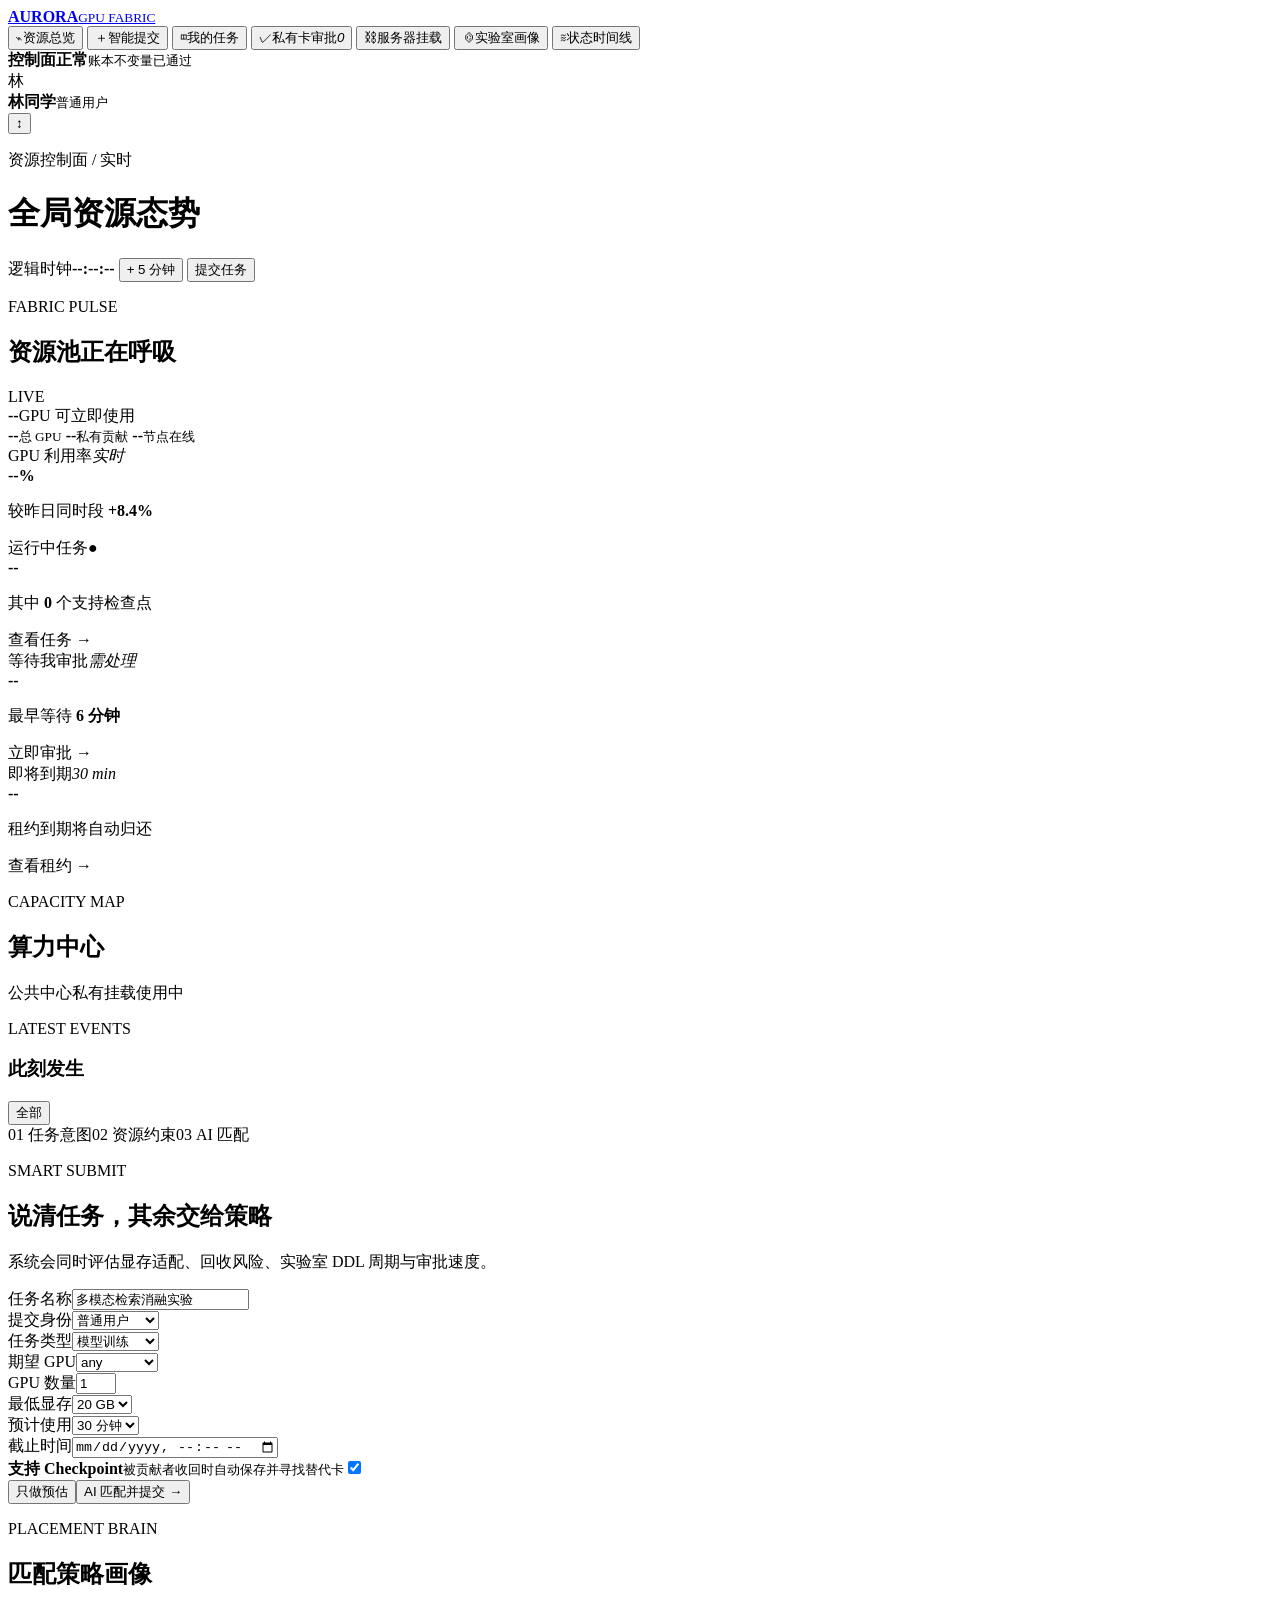
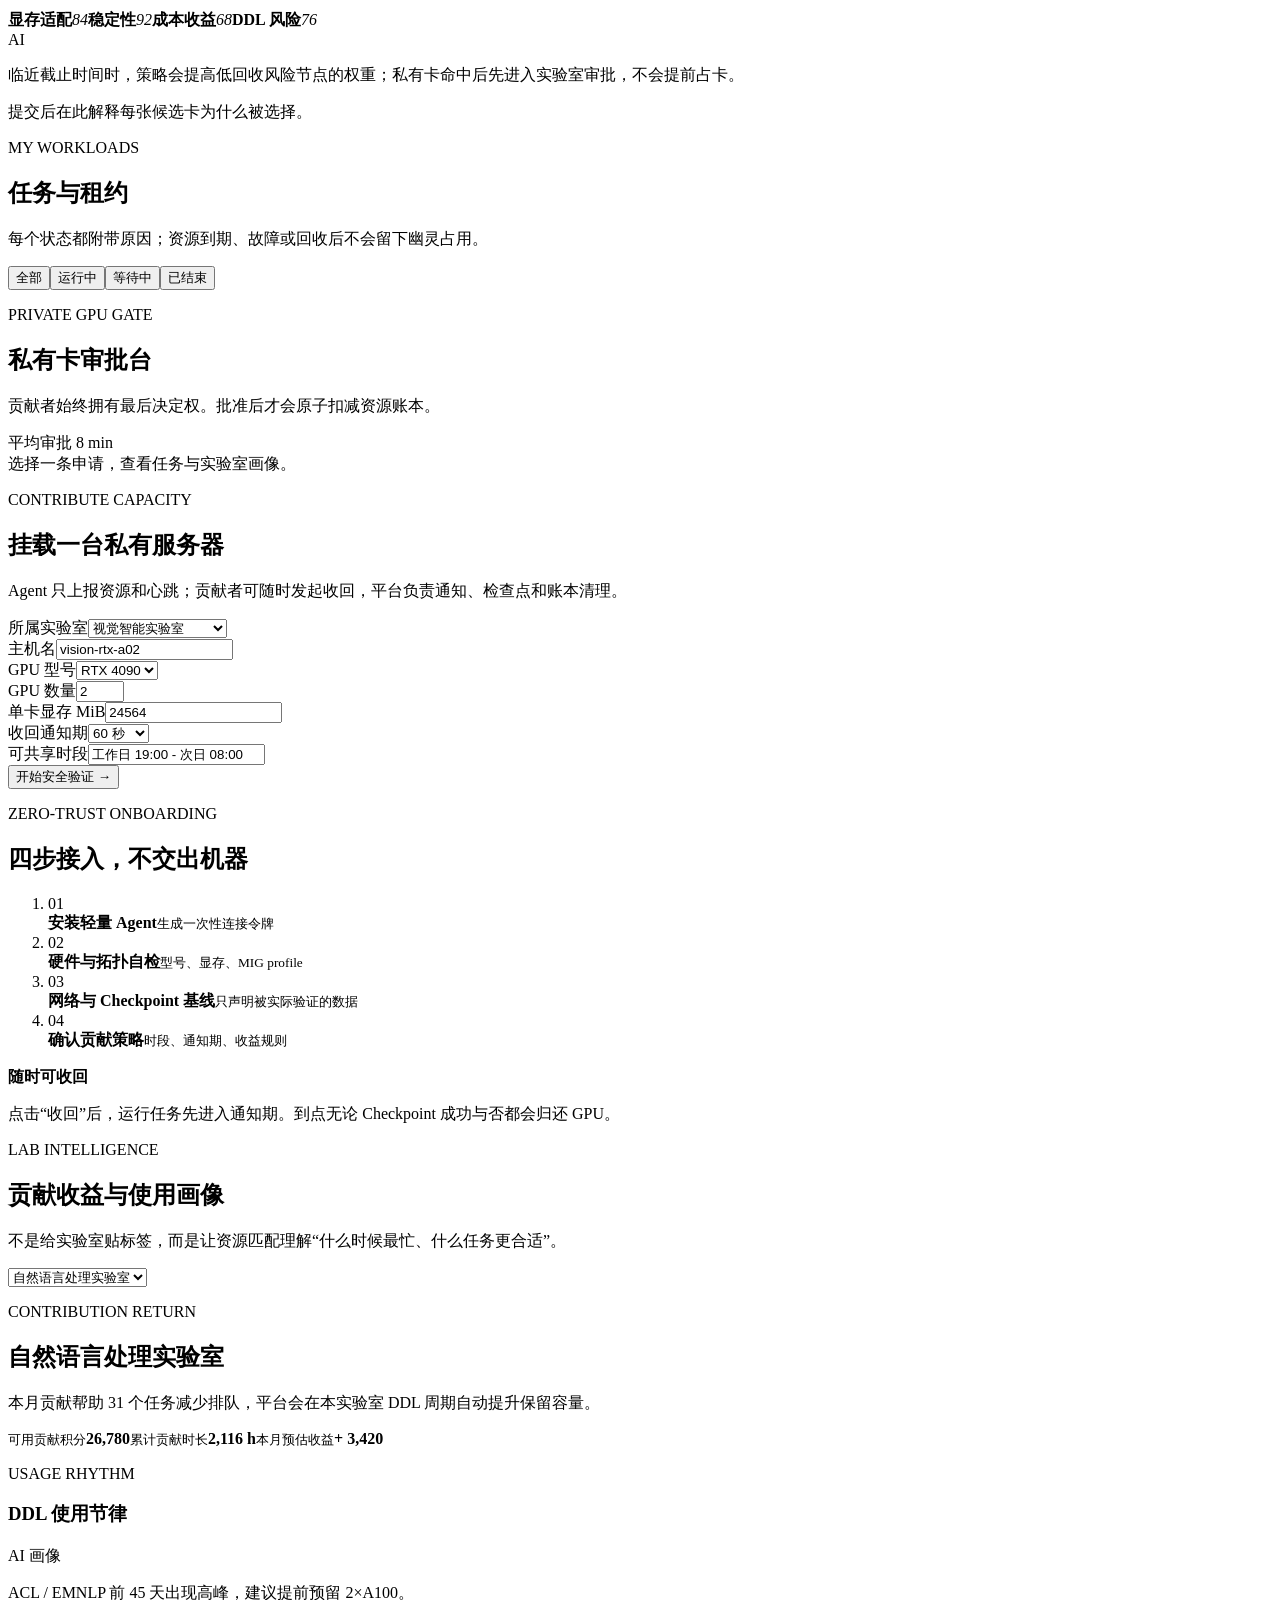
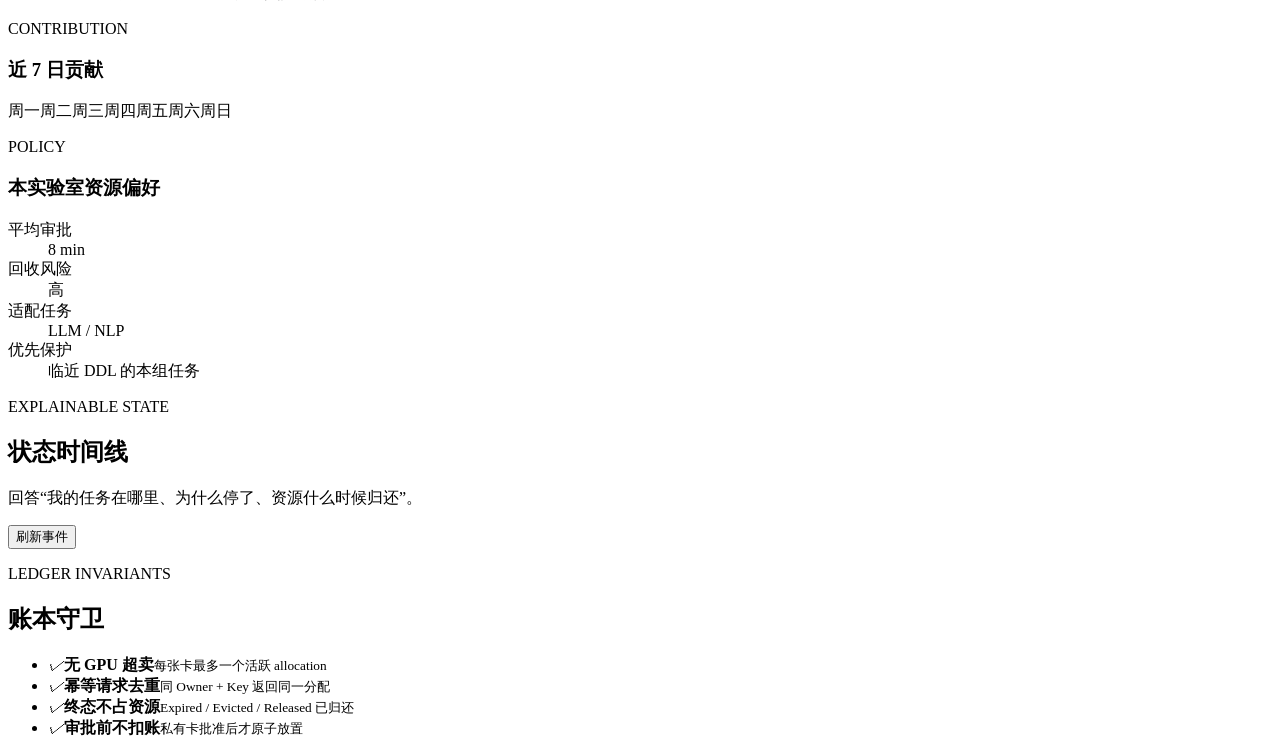
==== app/static/index.html @ ffa2fa6c "initial submission" ====
<!doctype html>
<html lang="zh-CN">
<head>
  <meta charset="utf-8">
  <meta name="viewport" content="width=device-width,initial-scale=1">
  <meta name="description" content="Campus GPU Fabric - 可回收、可解释的校园 GPU 算力互助平台">
  <title>Aurora · Campus GPU Fabric</title>
  <link rel="stylesheet" href="/static/styles.css">
</head>
<body>
  <div class="app-shell">
    <aside class="sidebar">
      <a class="brand" href="#overview" aria-label="Aurora 首页">
        <span class="brand-mark" aria-hidden="true"><i></i><i></i><i></i></span>
        <span><b>AURORA</b><small>GPU FABRIC</small></span>
      </a>
      <nav id="nav" aria-label="主导航">
        <button class="nav-item active" data-route="overview"><span class="nav-icon">⌁</span><span>资源总览</span></button>
        <button class="nav-item" data-route="submit"><span class="nav-icon">＋</span><span>智能提交</span></button>
        <button class="nav-item" data-route="tasks"><span class="nav-icon">◫</span><span>我的任务</span></button>
        <button class="nav-item" data-route="approvals"><span class="nav-icon">✓</span><span>私有卡审批</span><em id="approvalCount">0</em></button>
        <button class="nav-item" data-route="mount"><span class="nav-icon">⛓</span><span>服务器挂载</span></button>
        <button class="nav-item" data-route="lab"><span class="nav-icon">⌬</span><span>实验室画像</span></button>
        <button class="nav-item" data-route="timeline"><span class="nav-icon">≋</span><span>状态时间线</span></button>
      </nav>
      <div class="sidebar-note">
        <span class="pulse"></span>
        <div><b>控制面正常</b><small>账本不变量已通过</small></div>
      </div>
      <div class="user-card">
        <span class="avatar">林</span>
        <div><b>林同学</b><small id="roleLabel">普通用户</small></div>
        <button class="icon-btn" title="切换身份" id="roleSwitch">↕</button>
      </div>
    </aside>

    <main class="main">
      <header class="topbar">
        <div>
          <p class="eyebrow" id="pageEyebrow">资源控制面 / 实时</p>
          <h1 id="pageTitle">全局资源态势</h1>
        </div>
        <div class="top-actions">
          <span class="logic-clock"><i></i><span>逻辑时钟</span><b id="logicalTime">--:--:--</b></span>
          <button class="button ghost" id="advanceClock">+ 5 分钟</button>
          <button class="button primary route-link" data-route="submit">提交任务</button>
        </div>
      </header>

      <div id="toast" class="toast" role="status" aria-live="polite"></div>

      <section class="page active" data-page="overview">
        <div class="hero-grid">
          <article class="health-panel dark-panel">
            <div class="panel-heading">
              <div><p class="eyebrow lime">FABRIC PULSE</p><h2>资源池正在呼吸</h2></div>
              <span class="live-pill"><i></i> LIVE</span>
            </div>
            <div class="orbit-visual" aria-hidden="true">
              <div class="orbit o1"><i></i><i></i><i></i></div>
              <div class="orbit o2"><i></i><i></i></div>
              <div class="orbit-core"><strong id="heroFree">--</strong><span>GPU 可立即使用</span></div>
            </div>
            <div class="pulse-stats">
              <span><b id="heroTotal">--</b><small>总 GPU</small></span>
              <span><b id="heroPrivate">--</b><small>私有贡献</small></span>
              <span><b id="heroHealth">--</b><small>节点在线</small></span>
            </div>
          </article>

          <div class="metric-grid">
            <article class="metric-card accent-cyan"><div class="metric-top"><span>GPU 利用率</span><em>实时</em></div><strong id="metricUtil">--%</strong><div class="mini-bars" id="utilBars"></div><p>较昨日同时段 <b>+8.4%</b></p></article>
            <article class="metric-card"><div class="metric-top"><span>运行中任务</span><em class="cyan-dot">●</em></div><strong id="metricRunning">--</strong><p>其中 <b id="metricCheckpoint">0</b> 个支持检查点</p><a class="route-link" data-route="tasks">查看任务 →</a></article>
            <article class="metric-card accent-yellow"><div class="metric-top"><span>等待我审批</span><em>需处理</em></div><strong id="metricApprovals">--</strong><p>最早等待 <b>6 分钟</b></p><a class="route-link" data-route="approvals">立即审批 →</a></article>
            <article class="metric-card"><div class="metric-top"><span>即将到期</span><em>30 min</em></div><strong id="metricExpiring">--</strong><p>租约到期将自动归还</p><a class="route-link" data-route="tasks">查看租约 →</a></article>
          </div>
        </div>

        <div class="section-heading"><div><p class="eyebrow">CAPACITY MAP</p><h2>算力中心</h2></div><div class="legend"><span><i class="public"></i>公共中心</span><span><i class="private"></i>私有挂载</span><span><i class="busy"></i>使用中</span></div></div>
        <div class="resource-layout">
          <div class="resource-list" id="resourceList"></div>
          <aside class="activity-card">
            <div class="panel-heading"><div><p class="eyebrow">LATEST EVENTS</p><h3>此刻发生</h3></div><button class="text-btn route-link" data-route="timeline">全部</button></div>
            <div class="event-list" id="eventPreview"></div>
          </aside>
        </div>
      </section>

      <section class="page" data-page="submit">
        <div class="split-page submit-layout">
          <div>
            <article class="content-card form-card">
              <div class="step-row"><span class="active">01 任务意图</span><i></i><span>02 资源约束</span><i></i><span>03 AI 匹配</span></div>
              <div class="section-heading compact"><div><p class="eyebrow">SMART SUBMIT</p><h2>说清任务，其余交给策略</h2><p class="subcopy">系统会同时评估显存适配、回收风险、实验室 DDL 周期与审批速度。</p></div></div>
              <form id="taskForm">
                <div class="field full"><label for="taskName">任务名称</label><input id="taskName" name="task_name" value="多模态检索消融实验" required></div>
                <div class="field"><label for="requesterType">提交身份</label><select id="requesterType" name="requester_type"><option value="student">普通用户</option><option value="lab">实验室用户</option></select></div>
                <div class="field"><label for="taskType">任务类型</label><select id="taskType" name="task_type"><option value="training">模型训练</option><option value="inference">批量推理</option><option value="interactive">交互实验</option><option value="batch">通用批任务</option></select></div>
                <div class="field"><label for="gpuModel">期望 GPU</label><select id="gpuModel" name="gpu_model"><option>any</option><option>A100</option><option>H100</option><option>RTX 4090</option><option>RTX 3090</option></select></div>
                <div class="field"><label for="gpuCount">GPU 数量</label><input id="gpuCount" name="gpu_count" type="number" min="1" max="8" value="1"></div>
                <div class="field"><label for="memoryMib">最低显存</label><select id="memoryMib" name="memory_mib"><option value="12000">12 GB</option><option value="20000" selected>20 GB</option><option value="40000">40 GB</option><option value="80000">80 GB</option></select></div>
                <div class="field"><label for="ttlSeconds">预计使用</label><select id="ttlSeconds" name="ttl_seconds"><option value="900">15 分钟</option><option value="1800" selected>30 分钟</option><option value="3600">1 小时</option></select></div>
                <div class="field full"><label for="deadline">截止时间</label><input id="deadline" name="deadline" type="datetime-local"></div>
                <label class="toggle-row full"><span><b>支持 Checkpoint</b><small>被贡献者收回时自动保存并寻找替代卡</small></span><input id="checkpointable" type="checkbox" checked><i></i></label>
                <div class="form-actions full"><button type="button" class="button ghost" id="estimateBtn">只做预估</button><button class="button primary" type="submit">AI 匹配并提交 →</button></div>
              </form>
            </article>
          </div>
          <aside class="strategy-panel dark-panel">
            <p class="eyebrow lime">PLACEMENT BRAIN</p><h2>匹配策略画像</h2>
            <div class="brain-lines"><span style="--p:84%"><b>显存适配</b><i></i><em>84</em></span><span style="--p:92%"><b>稳定性</b><i></i><em>92</em></span><span style="--p:68%"><b>成本收益</b><i></i><em>68</em></span><span style="--p:76%"><b>DDL 风险</b><i></i><em>76</em></span></div>
            <div class="strategy-note"><span>AI</span><p>临近截止时间时，策略会提高低回收风险节点的权重；私有卡命中后先进入实验室审批，不会提前占卡。</p></div>
            <div id="ranking" class="ranking-list"><div class="empty-state">提交后在此解释每张候选卡为什么被选择。</div></div>
          </aside>
        </div>
      </section>

      <section class="page" data-page="tasks">
        <div class="section-heading"><div><p class="eyebrow">MY WORKLOADS</p><h2>任务与租约</h2><p class="subcopy">每个状态都附带原因；资源到期、故障或回收后不会留下幽灵占用。</p></div><div class="segmented"><button class="active">全部</button><button>运行中</button><button>等待中</button><button>已结束</button></div></div>
        <div class="task-grid" id="taskGrid"></div>
      </section>

      <section class="page" data-page="approvals">
        <div class="section-heading"><div><p class="eyebrow">PRIVATE GPU GATE</p><h2>私有卡审批台</h2><p class="subcopy">贡献者始终拥有最后决定权。批准后才会原子扣减资源账本。</p></div><span class="sla-pill">平均审批 8 min</span></div>
        <div class="approval-layout"><div id="approvalList" class="approval-list"></div><aside class="profile-card" id="approvalProfile"><div class="empty-state">选择一条申请，查看任务与实验室画像。</div></aside></div>
      </section>

      <section class="page" data-page="mount">
        <div class="split-page mount-layout">
          <article class="content-card form-card">
            <p class="eyebrow">CONTRIBUTE CAPACITY</p><h2>挂载一台私有服务器</h2><p class="subcopy">Agent 只上报资源和心跳；贡献者可随时发起收回，平台负责通知、检查点和账本清理。</p>
            <form id="mountForm">
              <div class="field"><label>所属实验室</label><select name="lab_id"><option value="lab-vision">视觉智能实验室</option><option value="lab-nlp">自然语言处理实验室</option><option value="lab-robot">机器人实验室</option></select></div>
              <div class="field"><label>主机名</label><input name="hostname" value="vision-rtx-a02" required></div>
              <div class="field"><label>GPU 型号</label><select name="gpu_model"><option>RTX 4090</option><option>A100</option><option>H100</option><option>RTX 3090</option></select></div>
              <div class="field"><label>GPU 数量</label><input name="gpu_count" type="number" min="1" max="16" value="2"></div>
              <div class="field"><label>单卡显存 MiB</label><input name="memory_mib" type="number" value="24564"></div>
              <div class="field"><label>收回通知期</label><select name="reclaim_notice_seconds"><option value="30">30 秒</option><option value="60" selected>60 秒</option><option value="120">120 秒</option></select></div>
              <div class="field full"><label>可共享时段</label><input name="available_window" value="工作日 19:00 - 次日 08:00"></div>
              <div class="form-actions full"><button class="button primary" type="submit">开始安全验证 →</button></div>
            </form>
          </article>
          <aside class="mount-steps dark-panel">
            <p class="eyebrow lime">ZERO-TRUST ONBOARDING</p><h2>四步接入，不交出机器</h2>
            <ol><li class="done"><span>01</span><div><b>安装轻量 Agent</b><small>生成一次性连接令牌</small></div></li><li><span>02</span><div><b>硬件与拓扑自检</b><small>型号、显存、MIG profile</small></div></li><li><span>03</span><div><b>网络与 Checkpoint 基线</b><small>只声明被实际验证的数据</small></div></li><li><span>04</span><div><b>确认贡献策略</b><small>时段、通知期、收益规则</small></div></li></ol>
            <div class="reclaim-box"><b>随时可收回</b><p>点击“收回”后，运行任务先进入通知期。到点无论 Checkpoint 成功与否都会归还 GPU。</p></div>
          </aside>
        </div>
      </section>

      <section class="page" data-page="lab">
        <div class="section-heading"><div><p class="eyebrow">LAB INTELLIGENCE</p><h2>贡献收益与使用画像</h2><p class="subcopy">不是给实验室贴标签，而是让资源匹配理解“什么时候最忙、什么任务更合适”。</p></div><select class="header-select" id="labSelect"><option value="lab-nlp">自然语言处理实验室</option><option value="lab-vision">视觉智能实验室</option><option value="lab-robot">机器人实验室</option></select></div>
        <div class="lab-hero dark-panel"><div><p class="eyebrow lime">CONTRIBUTION RETURN</p><h2 id="labName">自然语言处理实验室</h2><p>本月贡献帮助 31 个任务减少排队，平台会在本实验室 DDL 周期自动提升保留容量。</p></div><div class="earnings"><span><small>可用贡献积分</small><strong id="labCredits">26,780</strong></span><span><small>累计贡献时长</small><strong id="labHours">2,116 h</strong></span><span><small>本月预估收益</small><strong>+ 3,420</strong></span></div></div>
        <div class="lab-grid"><article class="content-card"><div class="panel-heading"><div><p class="eyebrow">USAGE RHYTHM</p><h3>DDL 使用节律</h3></div><span class="tag">AI 画像</span></div><div class="calendar-heat" id="heatmap"></div><p class="insight" id="labPeak">ACL / EMNLP 前 45 天出现高峰，建议提前预留 2×A100。</p></article><article class="content-card"><div class="panel-heading"><div><p class="eyebrow">CONTRIBUTION</p><h3>近 7 日贡献</h3></div></div><div class="contrib-chart" id="contribChart"></div><div class="chart-labels"><span>周一</span><span>周二</span><span>周三</span><span>周四</span><span>周五</span><span>周六</span><span>周日</span></div></article><article class="content-card lab-policy"><p class="eyebrow">POLICY</p><h3>本实验室资源偏好</h3><dl><div><dt>平均审批</dt><dd id="labSla">8 min</dd></div><div><dt>回收风险</dt><dd id="labRisk">高</dd></div><div><dt>适配任务</dt><dd>LLM / NLP</dd></div><div><dt>优先保护</dt><dd>临近 DDL 的本组任务</dd></div></dl></article></div>
      </section>

      <section class="page" data-page="timeline">
        <div class="section-heading"><div><p class="eyebrow">EXPLAINABLE STATE</p><h2>状态时间线</h2><p class="subcopy">回答“我的任务在哪里、为什么停了、资源什么时候归还”。</p></div><button class="button ghost" id="refreshEvents">刷新事件</button></div>
        <div class="timeline-layout"><div class="timeline" id="timelineList"></div><aside class="invariant-card dark-panel"><p class="eyebrow lime">LEDGER INVARIANTS</p><h2>账本守卫</h2><ul><li><i>✓</i><span><b>无 GPU 超卖</b><small>每张卡最多一个活跃 allocation</small></span></li><li><i>✓</i><span><b>幂等请求去重</b><small>同 Owner + Key 返回同一分配</small></span></li><li><i>✓</i><span><b>终态不占资源</b><small>Expired / Evicted / Released 已归还</small></span></li><li><i>✓</i><span><b>审批前不扣账</b><small>私有卡批准后才原子放置</small></span></li></ul></aside></div>
      </section>
    </main>
  </div>
  <script src="/static/app.js" defer></script>
</body>
</html>
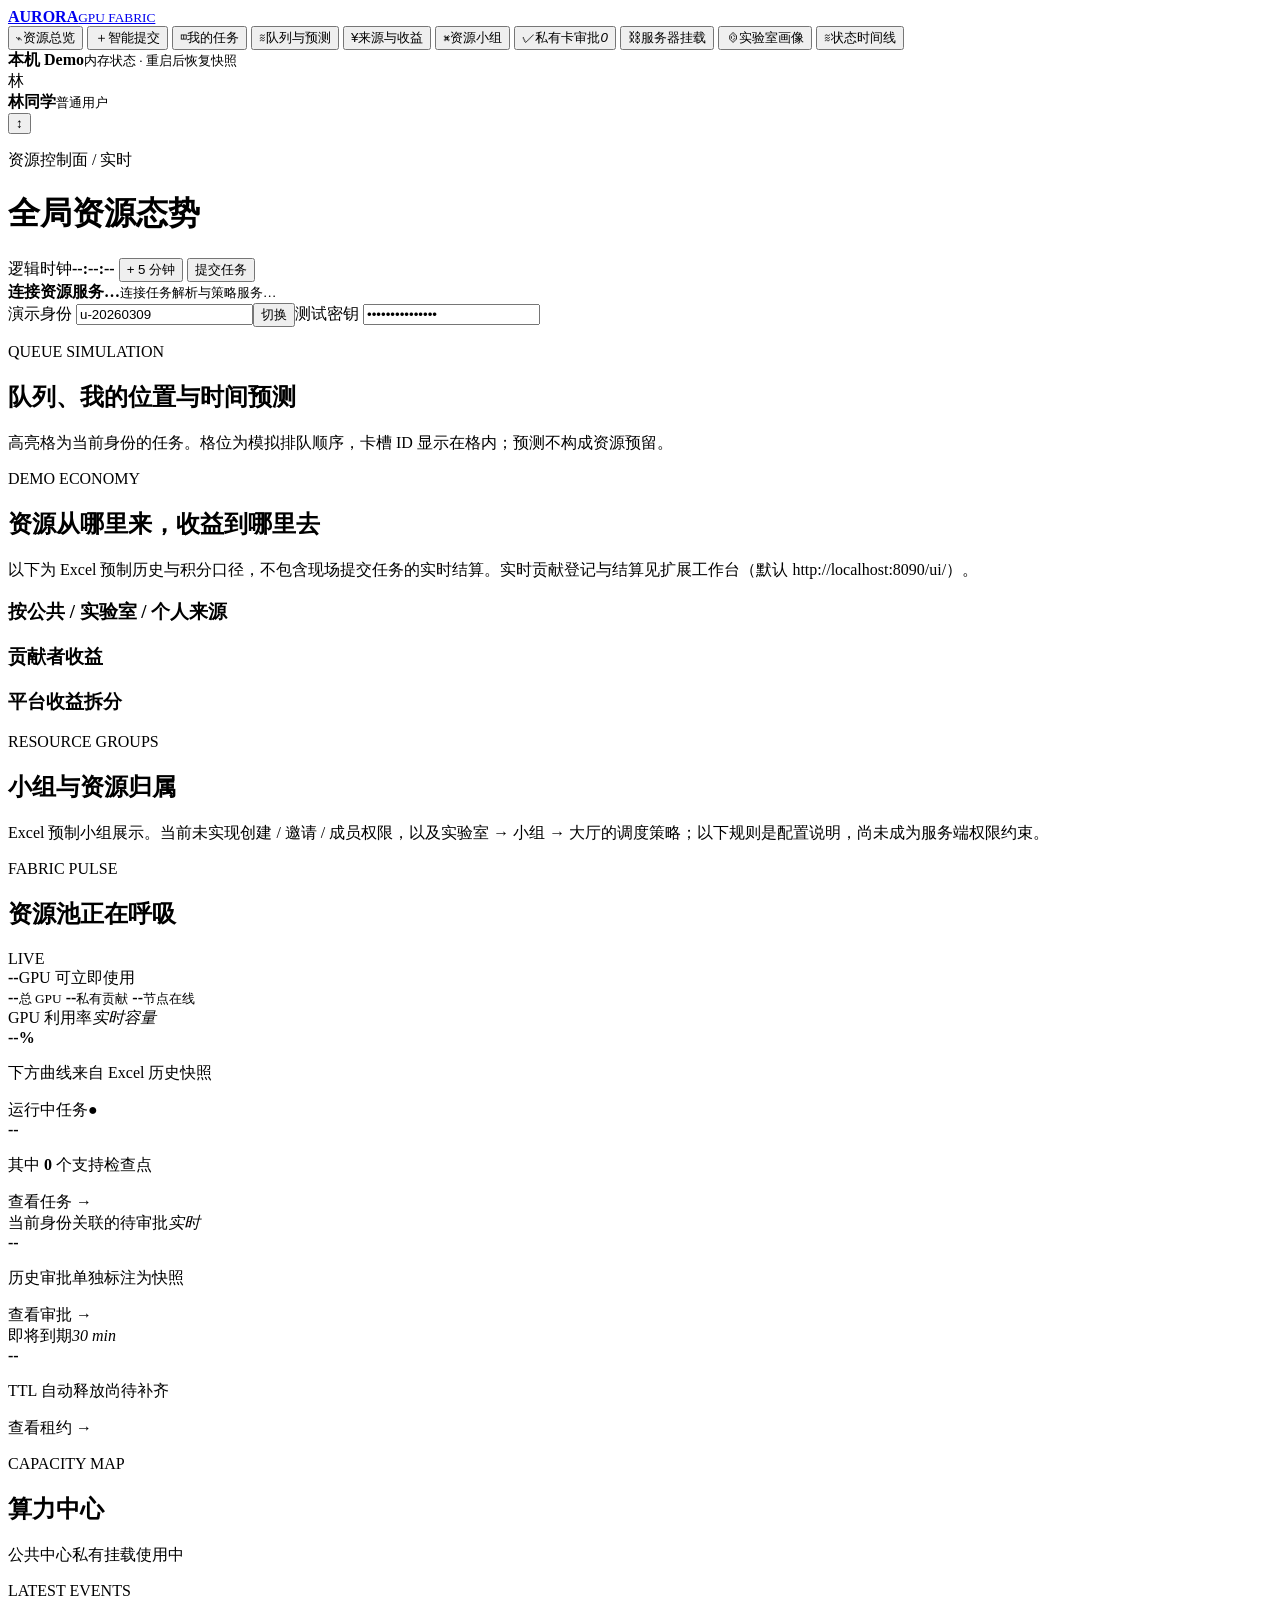
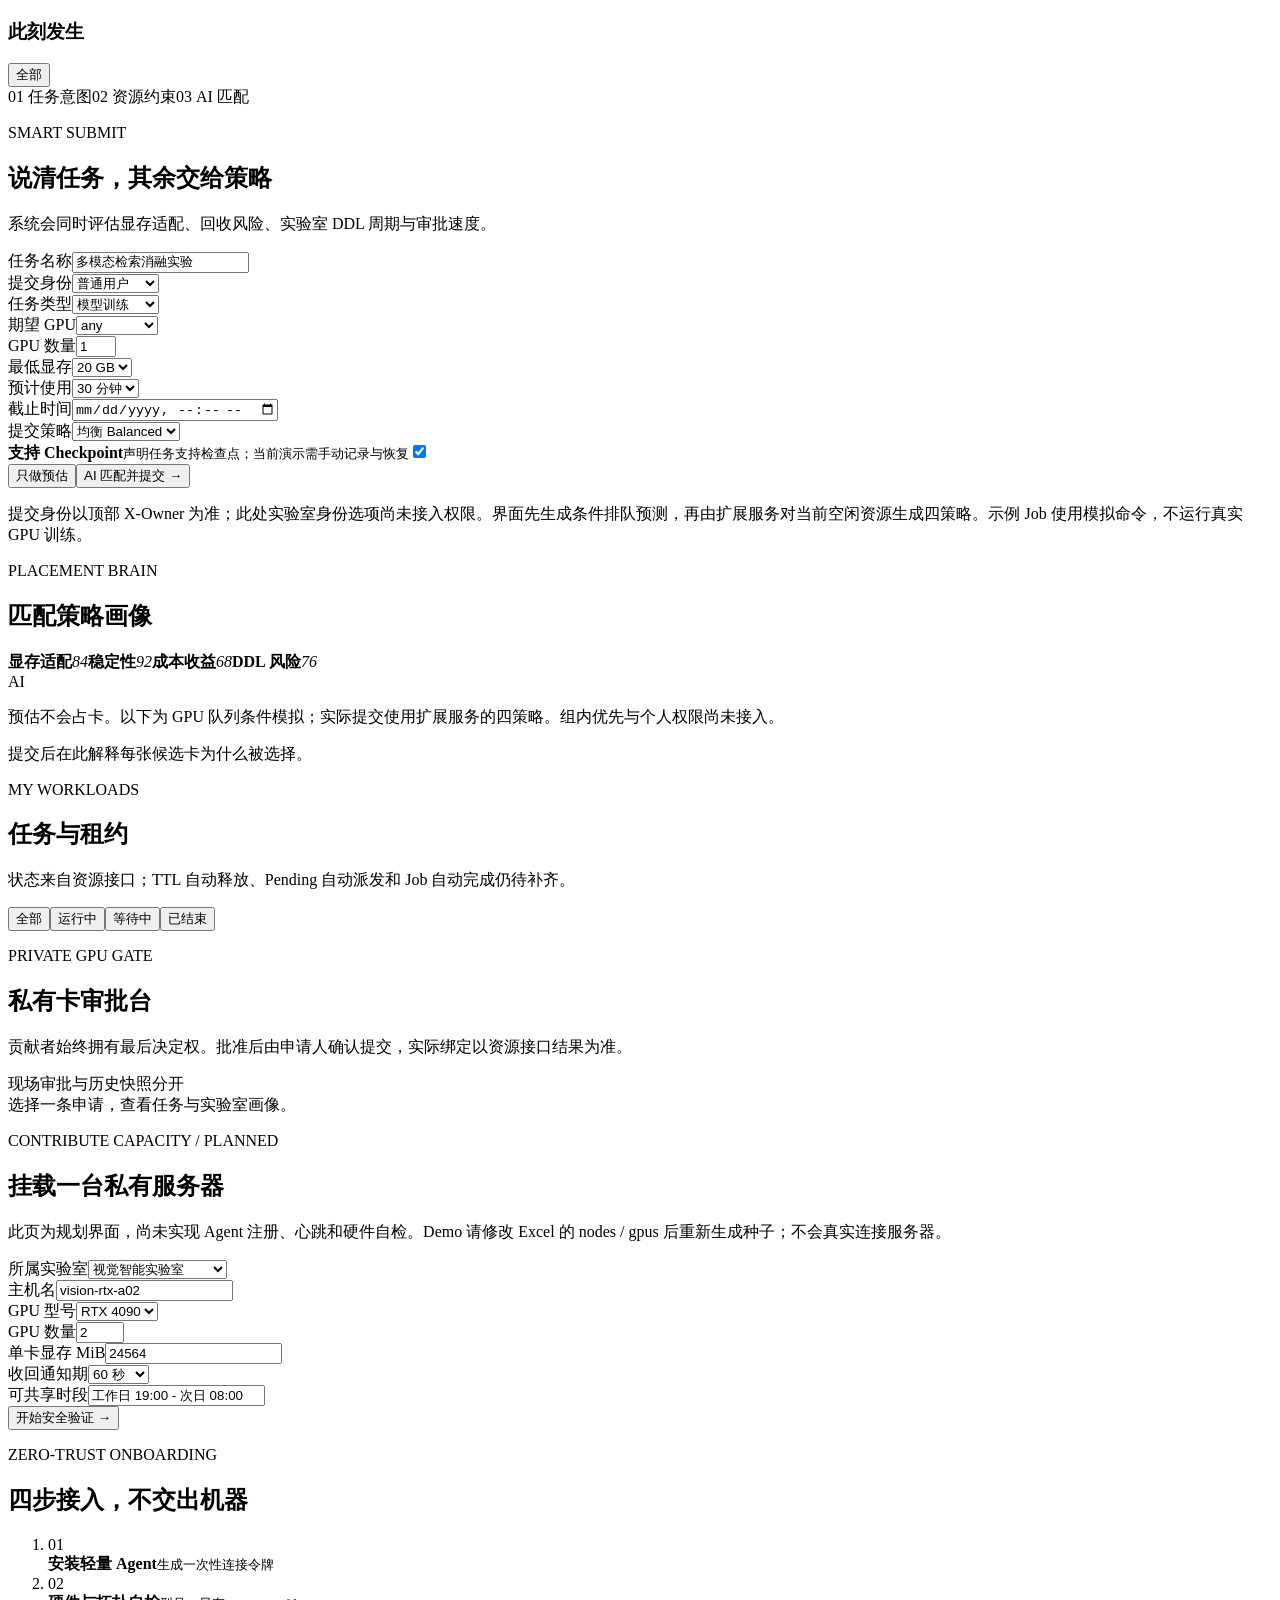
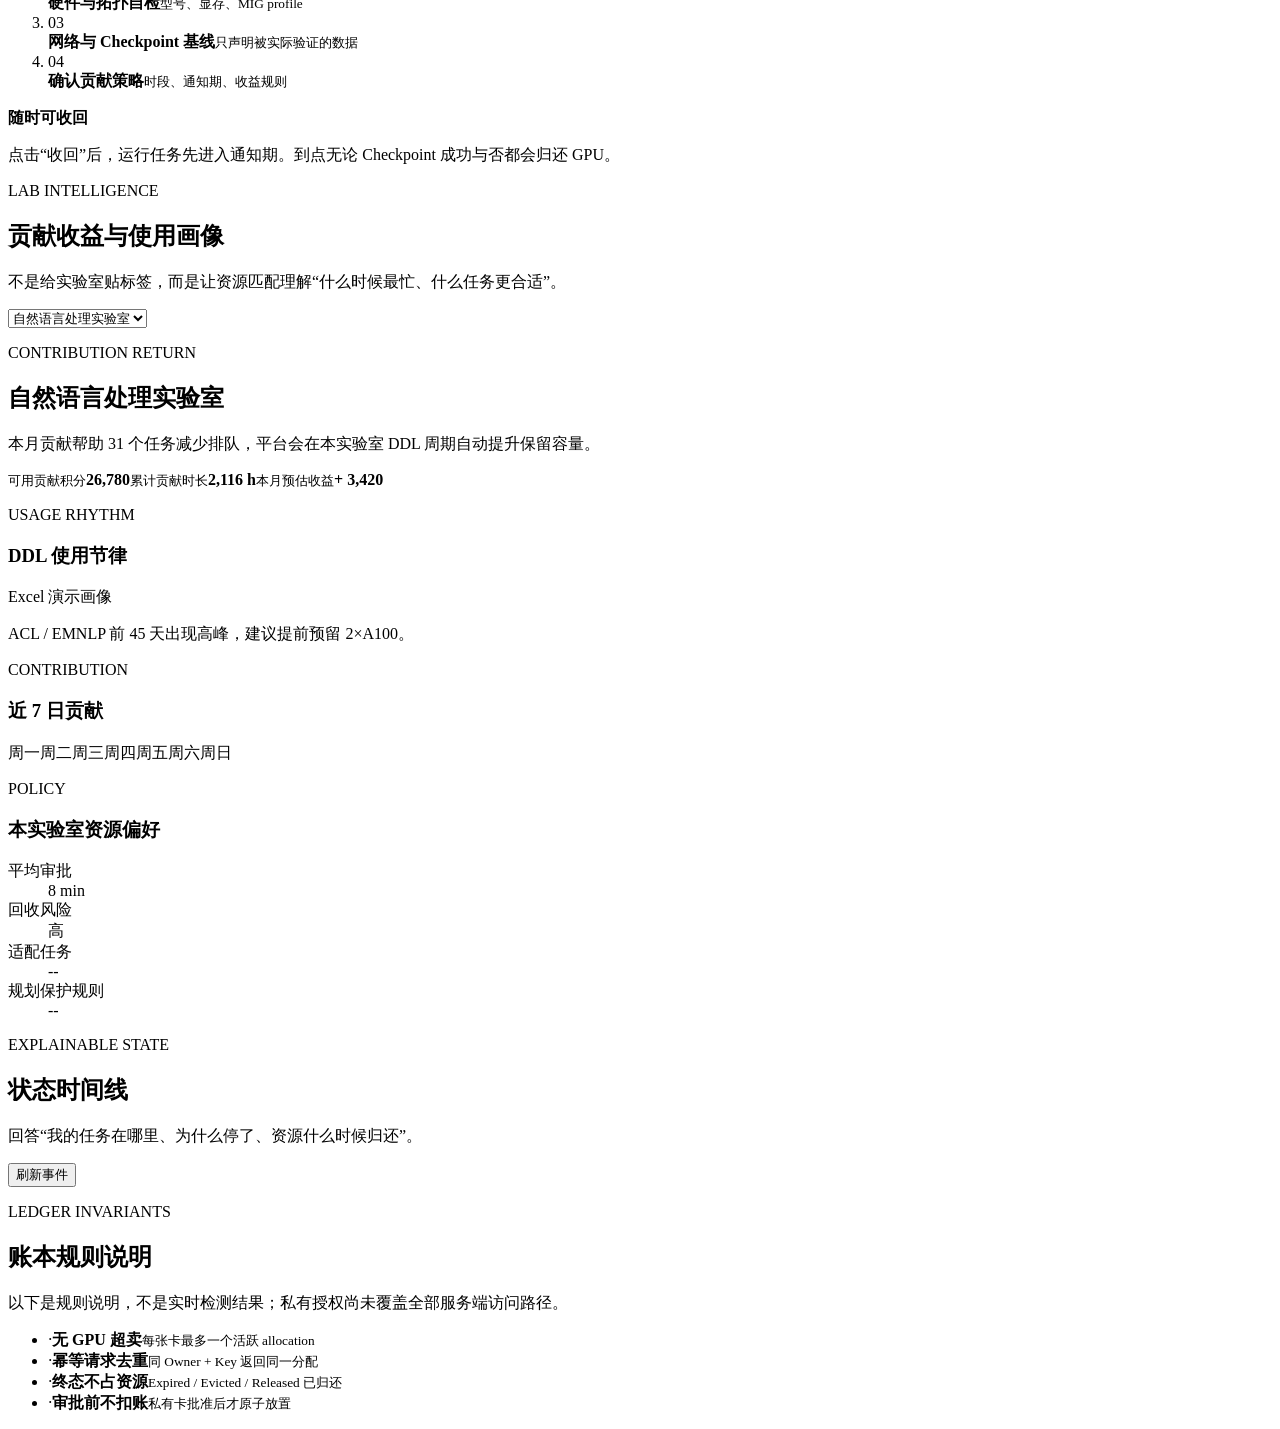
==== commit 43e497bd: "feat: v2" ====
--- a/app/static/index.html
+++ b/app/static/index.html
@@ -6,6 +6,7 @@
   <meta name="description" content="Campus GPU Fabric - 可回收、可解释的校园 GPU 算力互助平台">
   <title>Aurora · Campus GPU Fabric</title>
   <link rel="stylesheet" href="/static/styles.css">
+  <link rel="stylesheet" href="/static/live.css">
 </head>
 <body>
   <div class="app-shell">
@@ -18,6 +19,9 @@
         <button class="nav-item active" data-route="overview"><span class="nav-icon">⌁</span><span>资源总览</span></button>
         <button class="nav-item" data-route="submit"><span class="nav-icon">＋</span><span>智能提交</span></button>
         <button class="nav-item" data-route="tasks"><span class="nav-icon">◫</span><span>我的任务</span></button>
+        <button class="nav-item" data-route="queues"><span class="nav-icon">≋</span><span>队列与预测</span></button>
+        <button class="nav-item" data-route="economy"><span class="nav-icon">¥</span><span>来源与收益</span></button>
+        <button class="nav-item" data-route="groups"><span class="nav-icon">⌘</span><span>资源小组</span></button>
         <button class="nav-item" data-route="approvals"><span class="nav-icon">✓</span><span>私有卡审批</span><em id="approvalCount">0</em></button>
         <button class="nav-item" data-route="mount"><span class="nav-icon">⛓</span><span>服务器挂载</span></button>
         <button class="nav-item" data-route="lab"><span class="nav-icon">⌬</span><span>实验室画像</span></button>
@@ -25,7 +29,7 @@
       </nav>
       <div class="sidebar-note">
         <span class="pulse"></span>
-        <div><b>控制面正常</b><small>账本不变量已通过</small></div>
+        <div><b>本机 Demo</b><small>内存状态 · 重启后恢复快照</small></div>
       </div>
       <div class="user-card">
         <span class="avatar">林</span>
@@ -48,6 +52,11 @@
       </header>
 
       <div id="toast" class="toast" role="status" aria-live="polite"></div>
+      <div class="demo-toolbar"><div><b id="connectionStatus">连接资源服务…</b><small id="extensionStatus">连接任务解析与策略服务…</small></div><label>演示身份 <input id="ownerInput" aria-label="X-Owner" value="u-20260309"></label><button id="ownerApply" class="button ghost">切换</button><label>测试密钥 <input id="testKey" type="password" value="campus-test-key" aria-label="测试密钥"></label></div>
+
+      <section class="page" data-page="queues"><div class="section-heading"><div><p class="eyebrow">QUEUE SIMULATION</p><h2>队列、我的位置与时间预测</h2><p class="subcopy" id="queueNote"></p><p class="subcopy">高亮格为当前身份的任务。格位为模拟排队顺序，卡槽 ID 显示在格内；预测不构成资源预留。</p></div></div><div id="queueGrid"></div></section>
+      <section class="page" data-page="economy"><div class="section-heading"><div><p class="eyebrow">DEMO ECONOMY</p><h2>资源从哪里来，收益到哪里去</h2><p class="subcopy">以下为 Excel 预制历史与积分口径，不包含现场提交任务的实时结算。实时贡献登记与结算见扩展工作台（默认 http://localhost:8090/ui/）。</p></div></div><article class="content-card"><h3>按公共 / 实验室 / 个人来源</h3><div id="sourceRevenue"></div></article><article class="content-card"><h3>贡献者收益</h3><div id="providerRevenue"></div></article><article class="content-card"><h3>平台收益拆分</h3><div id="platformRevenue"></div></article></section>
+      <section class="page" data-page="groups"><div class="section-heading"><div><p class="eyebrow">RESOURCE GROUPS</p><h2>小组与资源归属</h2><p class="subcopy">Excel 预制小组展示。当前未实现创建 / 邀请 / 成员权限，以及实验室 → 小组 → 大厅的调度策略；以下规则是配置说明，尚未成为服务端权限约束。</p></div></div><div id="groupGrid" class="group-grid"></div></section>
 
       <section class="page active" data-page="overview">
         <div class="hero-grid">
@@ -69,10 +78,10 @@
           </article>
 
           <div class="metric-grid">
-            <article class="metric-card accent-cyan"><div class="metric-top"><span>GPU 利用率</span><em>实时</em></div><strong id="metricUtil">--%</strong><div class="mini-bars" id="utilBars"></div><p>较昨日同时段 <b>+8.4%</b></p></article>
+            <article class="metric-card accent-cyan"><div class="metric-top"><span>GPU 利用率</span><em>实时容量</em></div><strong id="metricUtil">--%</strong><div class="mini-bars" id="utilBars"></div><p>下方曲线来自 Excel 历史快照</p></article>
             <article class="metric-card"><div class="metric-top"><span>运行中任务</span><em class="cyan-dot">●</em></div><strong id="metricRunning">--</strong><p>其中 <b id="metricCheckpoint">0</b> 个支持检查点</p><a class="route-link" data-route="tasks">查看任务 →</a></article>
-            <article class="metric-card accent-yellow"><div class="metric-top"><span>等待我审批</span><em>需处理</em></div><strong id="metricApprovals">--</strong><p>最早等待 <b>6 分钟</b></p><a class="route-link" data-route="approvals">立即审批 →</a></article>
-            <article class="metric-card"><div class="metric-top"><span>即将到期</span><em>30 min</em></div><strong id="metricExpiring">--</strong><p>租约到期将自动归还</p><a class="route-link" data-route="tasks">查看租约 →</a></article>
+            <article class="metric-card accent-yellow"><div class="metric-top"><span>当前身份关联的待审批</span><em>实时</em></div><strong id="metricApprovals">--</strong><p>历史审批单独标注为快照</p><a class="route-link" data-route="approvals">查看审批 →</a></article>
+            <article class="metric-card"><div class="metric-top"><span>即将到期</span><em>30 min</em></div><strong id="metricExpiring">--</strong><p>TTL 自动释放尚待补齐</p><a class="route-link" data-route="tasks">查看租约 →</a></article>
           </div>
         </div>
 
@@ -101,34 +110,37 @@
                 <div class="field"><label for="memoryMib">最低显存</label><select id="memoryMib" name="memory_mib"><option value="12000">12 GB</option><option value="20000" selected>20 GB</option><option value="40000">40 GB</option><option value="80000">80 GB</option></select></div>
                 <div class="field"><label for="ttlSeconds">预计使用</label><select id="ttlSeconds" name="ttl_seconds"><option value="900">15 分钟</option><option value="1800" selected>30 分钟</option><option value="3600">1 小时</option></select></div>
                 <div class="field full"><label for="deadline">截止时间</label><input id="deadline" name="deadline" type="datetime-local"></div>
-                <label class="toggle-row full"><span><b>支持 Checkpoint</b><small>被贡献者收回时自动保存并寻找替代卡</small></span><input id="checkpointable" type="checkbox" checked><i></i></label>
+                <div class="field full"><label for="strategySelect">提交策略</label><select id="strategySelect"><option value="balanced">均衡 Balanced</option><option value="economy">经济 Economy</option><option value="fast">最快 Fast</option><option value="stable">稳定 Stable</option></select></div>
+                <label class="toggle-row full"><span><b>支持 Checkpoint</b><small>声明任务支持检查点；当前演示需手动记录与恢复</small></span><input id="checkpointable" type="checkbox" checked><i></i></label>
                 <div class="form-actions full"><button type="button" class="button ghost" id="estimateBtn">只做预估</button><button class="button primary" type="submit">AI 匹配并提交 →</button></div>
               </form>
+              <p class="subcopy">提交身份以顶部 X-Owner 为准；此处实验室身份选项尚未接入权限。界面先生成条件排队预测，再由扩展服务对当前空闲资源生成四策略。示例 Job 使用模拟命令，不运行真实 GPU 训练。</p>
+              <div id="strategyResults" class="strategy-results"></div>
             </article>
           </div>
           <aside class="strategy-panel dark-panel">
             <p class="eyebrow lime">PLACEMENT BRAIN</p><h2>匹配策略画像</h2>
             <div class="brain-lines"><span style="--p:84%"><b>显存适配</b><i></i><em>84</em></span><span style="--p:92%"><b>稳定性</b><i></i><em>92</em></span><span style="--p:68%"><b>成本收益</b><i></i><em>68</em></span><span style="--p:76%"><b>DDL 风险</b><i></i><em>76</em></span></div>
-            <div class="strategy-note"><span>AI</span><p>临近截止时间时，策略会提高低回收风险节点的权重；私有卡命中后先进入实验室审批，不会提前占卡。</p></div>
+            <div class="strategy-note"><span>AI</span><p>预估不会占卡。以下为 GPU 队列条件模拟；实际提交使用扩展服务的四策略。组内优先与个人权限尚未接入。</p></div>
             <div id="ranking" class="ranking-list"><div class="empty-state">提交后在此解释每张候选卡为什么被选择。</div></div>
           </aside>
         </div>
       </section>
 
       <section class="page" data-page="tasks">
-        <div class="section-heading"><div><p class="eyebrow">MY WORKLOADS</p><h2>任务与租约</h2><p class="subcopy">每个状态都附带原因；资源到期、故障或回收后不会留下幽灵占用。</p></div><div class="segmented"><button class="active">全部</button><button>运行中</button><button>等待中</button><button>已结束</button></div></div>
+        <div class="section-heading"><div><p class="eyebrow">MY WORKLOADS</p><h2>任务与租约</h2><p class="subcopy">状态来自资源接口；TTL 自动释放、Pending 自动派发和 Job 自动完成仍待补齐。</p></div><div class="segmented"><button class="active">全部</button><button>运行中</button><button>等待中</button><button>已结束</button></div></div>
         <div class="task-grid" id="taskGrid"></div>
       </section>
 
       <section class="page" data-page="approvals">
-        <div class="section-heading"><div><p class="eyebrow">PRIVATE GPU GATE</p><h2>私有卡审批台</h2><p class="subcopy">贡献者始终拥有最后决定权。批准后才会原子扣减资源账本。</p></div><span class="sla-pill">平均审批 8 min</span></div>
+        <div class="section-heading"><div><p class="eyebrow">PRIVATE GPU GATE</p><h2>私有卡审批台</h2><p class="subcopy">贡献者始终拥有最后决定权。批准后由申请人确认提交，实际绑定以资源接口结果为准。</p></div><span class="sla-pill">现场审批与历史快照分开</span></div>
         <div class="approval-layout"><div id="approvalList" class="approval-list"></div><aside class="profile-card" id="approvalProfile"><div class="empty-state">选择一条申请，查看任务与实验室画像。</div></aside></div>
       </section>
 
       <section class="page" data-page="mount">
         <div class="split-page mount-layout">
           <article class="content-card form-card">
-            <p class="eyebrow">CONTRIBUTE CAPACITY</p><h2>挂载一台私有服务器</h2><p class="subcopy">Agent 只上报资源和心跳；贡献者可随时发起收回，平台负责通知、检查点和账本清理。</p>
+            <p class="eyebrow">CONTRIBUTE CAPACITY / PLANNED</p><h2>挂载一台私有服务器</h2><p class="subcopy">此页为规划界面，尚未实现 Agent 注册、心跳和硬件自检。Demo 请修改 Excel 的 nodes / gpus 后重新生成种子；不会真实连接服务器。</p>
             <form id="mountForm">
               <div class="field"><label>所属实验室</label><select name="lab_id"><option value="lab-vision">视觉智能实验室</option><option value="lab-nlp">自然语言处理实验室</option><option value="lab-robot">机器人实验室</option></select></div>
               <div class="field"><label>主机名</label><input name="hostname" value="vision-rtx-a02" required></div>
@@ -151,15 +163,15 @@
       <section class="page" data-page="lab">
         <div class="section-heading"><div><p class="eyebrow">LAB INTELLIGENCE</p><h2>贡献收益与使用画像</h2><p class="subcopy">不是给实验室贴标签，而是让资源匹配理解“什么时候最忙、什么任务更合适”。</p></div><select class="header-select" id="labSelect"><option value="lab-nlp">自然语言处理实验室</option><option value="lab-vision">视觉智能实验室</option><option value="lab-robot">机器人实验室</option></select></div>
         <div class="lab-hero dark-panel"><div><p class="eyebrow lime">CONTRIBUTION RETURN</p><h2 id="labName">自然语言处理实验室</h2><p>本月贡献帮助 31 个任务减少排队，平台会在本实验室 DDL 周期自动提升保留容量。</p></div><div class="earnings"><span><small>可用贡献积分</small><strong id="labCredits">26,780</strong></span><span><small>累计贡献时长</small><strong id="labHours">2,116 h</strong></span><span><small>本月预估收益</small><strong>+ 3,420</strong></span></div></div>
-        <div class="lab-grid"><article class="content-card"><div class="panel-heading"><div><p class="eyebrow">USAGE RHYTHM</p><h3>DDL 使用节律</h3></div><span class="tag">AI 画像</span></div><div class="calendar-heat" id="heatmap"></div><p class="insight" id="labPeak">ACL / EMNLP 前 45 天出现高峰，建议提前预留 2×A100。</p></article><article class="content-card"><div class="panel-heading"><div><p class="eyebrow">CONTRIBUTION</p><h3>近 7 日贡献</h3></div></div><div class="contrib-chart" id="contribChart"></div><div class="chart-labels"><span>周一</span><span>周二</span><span>周三</span><span>周四</span><span>周五</span><span>周六</span><span>周日</span></div></article><article class="content-card lab-policy"><p class="eyebrow">POLICY</p><h3>本实验室资源偏好</h3><dl><div><dt>平均审批</dt><dd id="labSla">8 min</dd></div><div><dt>回收风险</dt><dd id="labRisk">高</dd></div><div><dt>适配任务</dt><dd>LLM / NLP</dd></div><div><dt>优先保护</dt><dd>临近 DDL 的本组任务</dd></div></dl></article></div>
+        <div class="lab-grid"><article class="content-card"><div class="panel-heading"><div><p class="eyebrow">USAGE RHYTHM</p><h3>DDL 使用节律</h3></div><span class="tag">Excel 演示画像</span></div><div class="calendar-heat" id="heatmap"></div><p class="insight" id="labPeak">ACL / EMNLP 前 45 天出现高峰，建议提前预留 2×A100。</p></article><article class="content-card"><div class="panel-heading"><div><p class="eyebrow">CONTRIBUTION</p><h3>近 7 日贡献</h3></div></div><div class="contrib-chart" id="contribChart"></div><div class="chart-labels"><span>周一</span><span>周二</span><span>周三</span><span>周四</span><span>周五</span><span>周六</span><span>周日</span></div></article><article class="content-card lab-policy"><p class="eyebrow">POLICY</p><h3>本实验室资源偏好</h3><dl><div><dt>平均审批</dt><dd id="labSla">8 min</dd></div><div><dt>回收风险</dt><dd id="labRisk">高</dd></div><div><dt>适配任务</dt><dd id="labPreferred">--</dd></div><div><dt>规划保护规则</dt><dd id="labProtect">--</dd></div></dl></article></div>
       </section>
 
       <section class="page" data-page="timeline">
         <div class="section-heading"><div><p class="eyebrow">EXPLAINABLE STATE</p><h2>状态时间线</h2><p class="subcopy">回答“我的任务在哪里、为什么停了、资源什么时候归还”。</p></div><button class="button ghost" id="refreshEvents">刷新事件</button></div>
-        <div class="timeline-layout"><div class="timeline" id="timelineList"></div><aside class="invariant-card dark-panel"><p class="eyebrow lime">LEDGER INVARIANTS</p><h2>账本守卫</h2><ul><li><i>✓</i><span><b>无 GPU 超卖</b><small>每张卡最多一个活跃 allocation</small></span></li><li><i>✓</i><span><b>幂等请求去重</b><small>同 Owner + Key 返回同一分配</small></span></li><li><i>✓</i><span><b>终态不占资源</b><small>Expired / Evicted / Released 已归还</small></span></li><li><i>✓</i><span><b>审批前不扣账</b><small>私有卡批准后才原子放置</small></span></li></ul></aside></div>
+        <div class="timeline-layout"><div class="timeline" id="timelineList"></div><aside class="invariant-card dark-panel"><p class="eyebrow lime">LEDGER INVARIANTS</p><h2>账本规则说明</h2><p class="subcopy">以下是规则说明，不是实时检测结果；私有授权尚未覆盖全部服务端访问路径。</p><ul><li><i>·</i><span><b>无 GPU 超卖</b><small>每张卡最多一个活跃 allocation</small></span></li><li><i>·</i><span><b>幂等请求去重</b><small>同 Owner + Key 返回同一分配</small></span></li><li><i>·</i><span><b>终态不占资源</b><small>Expired / Evicted / Released 已归还</small></span></li><li><i>·</i><span><b>审批前不扣账</b><small>私有卡批准后才原子放置</small></span></li></ul></aside></div>
       </section>
     </main>
   </div>
-  <script src="/static/app.js" defer></script>
+  <script src="/static/live.js" defer></script>
 </body>
 </html>
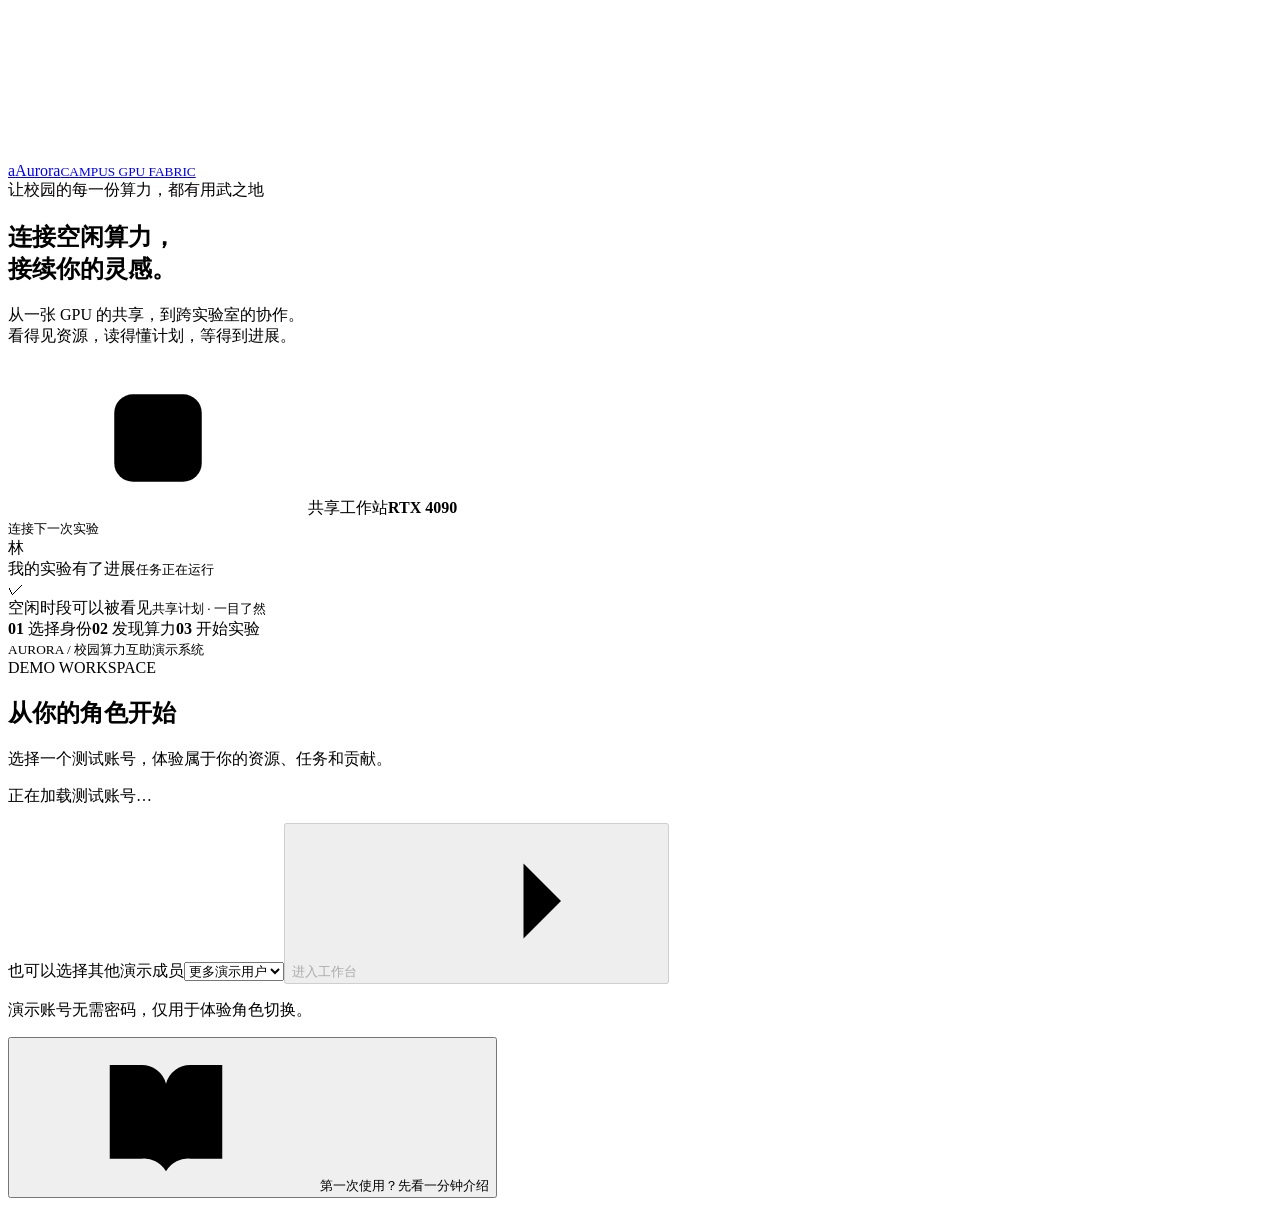
==== commit 6ed9f330: "feat: v3" ====
--- a/app/static/index.html
+++ b/app/static/index.html
@@ -3,175 +3,80 @@
 <head>
   <meta charset="utf-8">
   <meta name="viewport" content="width=device-width,initial-scale=1">
-  <meta name="description" content="Campus GPU Fabric - 可回收、可解释的校园 GPU 算力互助平台">
-  <title>Aurora · Campus GPU Fabric</title>
-  <link rel="stylesheet" href="/static/styles.css">
-  <link rel="stylesheet" href="/static/live.css">
+  <meta name="description" content="Aurora 校园 GPU 互助工作台：发现算力、了解卡主计划、追踪任务与贡献。">
+  <title>Aurora · 校园算力互助</title>
+  <link rel="stylesheet" href="/static/workspace.css">
 </head>
 <body>
-  <div class="app-shell">
-    <aside class="sidebar">
-      <a class="brand" href="#overview" aria-label="Aurora 首页">
-        <span class="brand-mark" aria-hidden="true"><i></i><i></i><i></i></span>
-        <span><b>AURORA</b><small>GPU FABRIC</small></span>
-      </a>
-      <nav id="nav" aria-label="主导航">
-        <button class="nav-item active" data-route="overview"><span class="nav-icon">⌁</span><span>资源总览</span></button>
-        <button class="nav-item" data-route="submit"><span class="nav-icon">＋</span><span>智能提交</span></button>
-        <button class="nav-item" data-route="tasks"><span class="nav-icon">◫</span><span>我的任务</span></button>
-        <button class="nav-item" data-route="queues"><span class="nav-icon">≋</span><span>队列与预测</span></button>
-        <button class="nav-item" data-route="economy"><span class="nav-icon">¥</span><span>来源与收益</span></button>
-        <button class="nav-item" data-route="groups"><span class="nav-icon">⌘</span><span>资源小组</span></button>
-        <button class="nav-item" data-route="approvals"><span class="nav-icon">✓</span><span>私有卡审批</span><em id="approvalCount">0</em></button>
-        <button class="nav-item" data-route="mount"><span class="nav-icon">⛓</span><span>服务器挂载</span></button>
-        <button class="nav-item" data-route="lab"><span class="nav-icon">⌬</span><span>实验室画像</span></button>
-        <button class="nav-item" data-route="timeline"><span class="nav-icon">≋</span><span>状态时间线</span></button>
-      </nav>
-      <div class="sidebar-note">
-        <span class="pulse"></span>
-        <div><b>本机 Demo</b><small>内存状态 · 重启后恢复快照</small></div>
-      </div>
-      <div class="user-card">
-        <span class="avatar">林</span>
-        <div><b>林同学</b><small id="roleLabel">普通用户</small></div>
-        <button class="icon-btn" title="切换身份" id="roleSwitch">↕</button>
-      </div>
-    </aside>
+<svg class="icon-definitions" aria-hidden="true"><defs>
+<symbol id="i-grid" viewBox="0 0 24 24"><rect x="3" y="3" width="7" height="7" rx="2"/><rect x="14" y="3" width="7" height="7" rx="2"/><rect x="3" y="14" width="7" height="7" rx="2"/><rect x="14" y="14" width="7" height="7" rx="2"/></symbol>
+<symbol id="i-gpu" viewBox="0 0 24 24"><rect x="5" y="5" width="14" height="14" rx="3"/><rect x="9" y="9" width="6" height="6" rx="1"/><path d="M9 2v3m6-3v3M9 19v3m6-3v3M2 9h3m-3 6h3M19 9h3m-3 6h3"/></symbol>
+<symbol id="i-task" viewBox="0 0 24 24"><rect x="5" y="4" width="14" height="17" rx="3"/><path d="M9 3h6v3H9zm0 9 2 2 4-4m-6 8h6"/></symbol>
+<symbol id="i-users" viewBox="0 0 24 24"><circle cx="9" cy="8" r="3"/><path d="M3 20v-2a6 6 0 0 1 12 0v2m1-15a3 3 0 0 1 0 6m2 3a5 5 0 0 1 3 4v2"/></symbol>
+<symbol id="i-book" viewBox="0 0 24 24"><path d="M12 6v15M3 4h5a4 4 0 0 1 4 3 4 4 0 0 1 4-3h5v15h-5a4 4 0 0 0-4 2 4 4 0 0 0-4-2H3z"/></symbol>
+<symbol id="i-arrow" viewBox="0 0 24 24"><path d="M4 12h16m-6-6 6 6-6 6"/></symbol>
+<symbol id="i-clock" viewBox="0 0 24 24"><circle cx="12" cy="12" r="9"/><path d="M12 7v5l3 2"/></symbol>
+<symbol id="i-search" viewBox="0 0 24 24"><circle cx="10" cy="10" r="6"/><path d="m15 15 6 6"/></symbol>
+<symbol id="i-close" viewBox="0 0 24 24"><path d="m6 6 12 12M18 6 6 18"/></symbol>
+<symbol id="i-chart" viewBox="0 0 24 24"><path d="M3 3v18h18M6 15l4-5 4 3 6-8"/></symbol>
+</defs></svg>
 
-    <main class="main">
-      <header class="topbar">
-        <div>
-          <p class="eyebrow" id="pageEyebrow">资源控制面 / 实时</p>
-          <h1 id="pageTitle">全局资源态势</h1>
-        </div>
-        <div class="top-actions">
-          <span class="logic-clock"><i></i><span>逻辑时钟</span><b id="logicalTime">--:--:--</b></span>
-          <button class="button ghost" id="advanceClock">+ 5 分钟</button>
-          <button class="button primary route-link" data-route="submit">提交任务</button>
-        </div>
-      </header>
+<section id="loginScreen" class="login-screen" aria-label="选择演示账号">
+  <div class="login-story">
+    <a class="brand light" href="#login"><span class="brand-mark">a</span><span>Aurora<small>CAMPUS GPU FABRIC</small></span></a>
+    <div class="story-content"><span class="eyebrow">让校园的每一份算力，都有用武之地</span><h1>连接空闲算力，<br>接续你的灵感<span>。</span></h1><p>从一张 GPU 的共享，到跨实验室的协作。<br>看得见资源，读得懂计划，等得到进展。</p>
+      <div class="login-illustration" aria-hidden="true"><div class="illustration-line"></div><div class="illustration-gpu"><svg class="icon"><use href="#i-gpu"/></svg><span>共享工作站</span><b>RTX 4090</b><div class="illustration-bars"><i></i><i></i><i></i><i></i><i></i><i></i><i></i></div><small><i class="status-dot"></i> 连接下一次实验</small></div><div class="floating-note note-one"><span class="mini-avatar">林</span><div>我的实验有了进展<small>任务正在运行</small></div></div><div class="floating-note note-two"><span class="mini-check">✓</span><div>空闲时段可以被看见<small>共享计划 · 一目了然</small></div></div></div>
+      <div class="story-steps"><span><b>01</b> 选择身份</span><span><b>02</b> 发现算力</span><span><b>03</b> 开始实验</span></div>
+    </div><small class="login-footnote">AURORA / 校园算力互助演示系统</small>
+  </div>
+  <div class="login-panel"><div class="login-inner"><span class="pill teal">DEMO WORKSPACE</span><h2>从你的角色开始</h2><p class="muted">选择一个测试账号，体验属于你的资源、任务和贡献。</p><div id="accountChoices" class="account-choices"><p class="empty-state">正在加载测试账号…</p></div><label class="field other-account">也可以选择其他演示成员<select id="otherAccount"><option value="">更多演示用户</option></select></label><button id="enterWorkspace" class="button primary login-enter" disabled>进入工作台 <svg class="icon"><use href="#i-arrow"/></svg></button><p id="loginMessage" class="login-message">演示账号无需密码，仅用于体验角色切换。</p><button class="text-button login-help" id="loginGuide"><svg class="icon"><use href="#i-book"/></svg> 第一次使用？先看一分钟介绍</button></div></div>
+</section>
 
-      <div id="toast" class="toast" role="status" aria-live="polite"></div>
-      <div class="demo-toolbar"><div><b id="connectionStatus">连接资源服务…</b><small id="extensionStatus">连接任务解析与策略服务…</small></div><label>演示身份 <input id="ownerInput" aria-label="X-Owner" value="u-20260309"></label><button id="ownerApply" class="button ghost">切换</button><label>测试密钥 <input id="testKey" type="password" value="campus-test-key" aria-label="测试密钥"></label></div>
+<div id="appShell" class="app-shell" hidden>
+  <aside class="sidebar">
+    <a class="brand" href="#overview"><span class="brand-mark">a</span><span>Aurora<small>校园算力互助</small></span></a>
+    <div class="workspace-label">我的算力空间 <span class="pill subtle">DEMO</span></div>
+    <nav id="nav" aria-label="主导航">
+      <details class="nav-group" data-group="discover" open><summary><svg class="icon"><use href="#i-grid"/></svg>发现算力<span class="chevron">⌄</span></summary><div class="nav-children"><button class="nav-item active" data-route="overview">算力广场</button><button class="nav-item" data-route="submit">提交实验</button><button class="nav-item" data-route="queues">队列与预测</button></div></details>
+      <details class="nav-group" data-group="personal"><summary><svg class="icon"><use href="#i-task"/></svg>我的工作台<span class="chevron">⌄</span></summary><div class="nav-children"><button class="nav-item" data-route="tasks">我的任务</button><button class="nav-item" data-route="profile">个人画像</button><button class="nav-item" data-route="economy">收支与收益</button></div></details>
+      <details class="nav-group" data-group="collaborate"><summary><svg class="icon"><use href="#i-users"/></svg>协作与贡献<span class="chevron">⌄</span></summary><div class="nav-children"><button class="nav-item" data-route="groups">资源小组</button><button class="nav-item" data-route="approvals">共享审批 <span id="approvalCount" class="count-badge">0</span></button><button class="nav-item" data-route="mount">贡献资源</button></div></details>
+      <details class="nav-group" data-group="help"><summary><svg class="icon"><use href="#i-book"/></svg>帮助与记录<span class="chevron">⌄</span></summary><div class="nav-children"><button class="nav-item" data-route="guide">使用指南</button><button class="nav-item" data-route="timeline">事件记录</button></div></details>
+    </nav>
+    <div class="sidebar-bottom"><button class="help-shortcut" data-route="guide"><span>第一次来？</span><b>了解 Aurora 的使用方式 ↗</b></button><div class="connection"><i id="connectionDot" class="status-dot"></i><span id="connectionStatus">连接中</span></div><button id="switchAccount" class="sidebar-account"><span class="avatar" id="sidebarAvatar">林</span><span><b id="sidebarUser">演示用户</b><small id="sidebarRole">选择身份开始</small></span><span class="switch-icon">↔</span></button></div>
+  </aside>
+  <main class="main">
+    <header class="topbar"><div><div class="breadcrumb"><span>Aurora 工作空间</span><span>/</span><span id="breadcrumbGroup">发现算力</span></div><h1 id="pageTitle">算力广场</h1></div><div class="top-actions"><span class="snapshot-clock"><i class="status-dot"></i><span id="logicalTime">同步中</span></span><button class="button secondary" data-route="guide"><svg class="icon"><use href="#i-book"/></svg><span>使用指南</span></button><button class="button primary" data-route="submit">＋ 新建实验</button><button class="avatar top-avatar" id="profileShortcut" aria-label="查看个人画像">林</button></div></header>
+    <div id="serviceNotice" class="notice warning" hidden></div>
+    <div id="toast" class="toast" role="status" aria-live="polite"></div>
 
-      <section class="page" data-page="queues"><div class="section-heading"><div><p class="eyebrow">QUEUE SIMULATION</p><h2>队列、我的位置与时间预测</h2><p class="subcopy" id="queueNote"></p><p class="subcopy">高亮格为当前身份的任务。格位为模拟排队顺序，卡槽 ID 显示在格内；预测不构成资源预留。</p></div></div><div id="queueGrid"></div></section>
-      <section class="page" data-page="economy"><div class="section-heading"><div><p class="eyebrow">DEMO ECONOMY</p><h2>资源从哪里来，收益到哪里去</h2><p class="subcopy">以下为 Excel 预制历史与积分口径，不包含现场提交任务的实时结算。实时贡献登记与结算见扩展工作台（默认 http://localhost:8090/ui/）。</p></div></div><article class="content-card"><h3>按公共 / 实验室 / 个人来源</h3><div id="sourceRevenue"></div></article><article class="content-card"><h3>贡献者收益</h3><div id="providerRevenue"></div></article><article class="content-card"><h3>平台收益拆分</h3><div id="platformRevenue"></div></article></section>
-      <section class="page" data-page="groups"><div class="section-heading"><div><p class="eyebrow">RESOURCE GROUPS</p><h2>小组与资源归属</h2><p class="subcopy">Excel 预制小组展示。当前未实现创建 / 邀请 / 成员权限，以及实验室 → 小组 → 大厅的调度策略；以下规则是配置说明，尚未成为服务端权限约束。</p></div></div><div id="groupGrid" class="group-grid"></div></section>
+    <section class="page active" data-page="overview">
+      <div class="welcome-banner"><div><span class="eyebrow">CONNECTED COMPUTE, SHARED POSSIBILITIES</span><h2 id="welcomeTitle">让下一次实验，更快开始。</h2><p>先选一张卡，了解它的卡主、计划和可共享时段。</p><button class="button banner-button" data-route="submit">开始我的实验 <span>↗</span></button></div><div class="banner-orbit" aria-hidden="true"><div class="orbit orbit-a"></div><div class="orbit orbit-b"></div><div class="orbit-chip"><svg class="icon"><use href="#i-gpu"/></svg></div><span class="orbit-label label-a"><i></i>校园算力，彼此连接</span><span class="orbit-label label-b">GPU · SHARED</span></div></div>
+      <div class="metric-row"><article class="metric-card"><span>此刻可用</span><div><strong id="heroFree">—</strong><small>张 GPU</small><span class="metric-icon mint"><svg class="icon"><use href="#i-gpu"/></svg></span></div><p><b id="heroTotal">—</b> 张卡连接在一起</p></article><article class="metric-card"><span>我的运行任务</span><div><strong id="metricRunning">—</strong><small>个实验</small><span class="metric-icon violet"><svg class="icon"><use href="#i-task"/></svg></span></div><button class="text-button" data-route="tasks">查看任务进展 ↗</button></article><article class="metric-card"><span>我的等待任务</span><div><strong id="metricWaiting">—</strong><small>个排队中</small><span class="metric-icon amber"><svg class="icon"><use href="#i-clock"/></svg></span></div><button class="text-button" data-route="queues">看看我排到哪里 ↗</button></article><article class="metric-card"><span>我的贡献收益</span><div><strong id="metricEarned">—</strong><small>积分</small><span class="metric-icon blue"><svg class="icon"><use href="#i-chart"/></svg></span></div><p>近 30 日 · 演示记录</p></article></div>
+      <div class="section-heading"><div><h2>找一份合适的算力</h2><p>公共资源直接申请，私有资源先与卡主确认。</p></div><span id="resourceCount" class="muted"></span></div>
+      <div class="resource-toolbar"><label class="search-field"><svg class="icon"><use href="#i-search"/></svg><input id="resourceSearch" type="search" placeholder="搜索 GPU、卡主或工作站" aria-label="搜索资源"></label><select id="modelFilter" aria-label="筛选 GPU 型号"><option value="">全部型号</option></select><select id="sourceFilter" aria-label="筛选资源来源"><option value="">全部来源</option><option value="public">公共资源</option><option value="private">个人私有</option></select><select id="availabilityFilter" aria-label="筛选可用状态"><option value="">全部状态</option><option value="free">当前有空闲</option><option value="mine">我的资源</option></select></div>
+      <div class="resource-list" id="resourceList"></div>
+      <div class="overview-bottom"><article class="panel"><div class="panel-heading"><h3>校园算力的最近 12 小时</h3><span class="pill subtle">历史样本</span></div><div id="utilHistory"></div></article><article class="panel"><div class="panel-heading"><h3>此刻发生</h3><button class="text-button" data-route="timeline">全部记录 ↗</button></div><div id="eventPreview" class="event-preview"></div></article></div>
+    </section>
 
-      <section class="page active" data-page="overview">
-        <div class="hero-grid">
-          <article class="health-panel dark-panel">
-            <div class="panel-heading">
-              <div><p class="eyebrow lime">FABRIC PULSE</p><h2>资源池正在呼吸</h2></div>
-              <span class="live-pill"><i></i> LIVE</span>
-            </div>
-            <div class="orbit-visual" aria-hidden="true">
-              <div class="orbit o1"><i></i><i></i><i></i></div>
-              <div class="orbit o2"><i></i><i></i></div>
-              <div class="orbit-core"><strong id="heroFree">--</strong><span>GPU 可立即使用</span></div>
-            </div>
-            <div class="pulse-stats">
-              <span><b id="heroTotal">--</b><small>总 GPU</small></span>
-              <span><b id="heroPrivate">--</b><small>私有贡献</small></span>
-              <span><b id="heroHealth">--</b><small>节点在线</small></span>
-            </div>
-          </article>
+    <section class="page" data-page="submit"><div class="section-heading"><div><h2>告诉我们，你想运行什么</h2><p>先预估、再选择方案；预估不会占用 GPU。</p></div><span class="pill teal">01 需求 → 02 方案 → 03 确认</span></div><div class="submit-layout"><article class="panel form-panel"><div id="selectedResource" class="notice info" hidden></div><form id="taskForm"><div class="field full"><label for="taskName">实验名称</label><input id="taskName" name="task_name" value="多模态检索消融实验" required maxlength="120"></div><div class="field"><label for="taskType">实验类型</label><select id="taskType" name="task_type"><option value="training">模型训练</option><option value="inference">批量推理</option><option value="interactive">交互实验</option><option value="batch">数据处理</option></select></div><div class="field"><label for="gpuModel">GPU 型号</label><select id="gpuModel" name="gpu_model"><option value="any">让系统推荐</option><option>A100</option><option>H100</option><option>RTX 4090</option><option>RTX 3090</option></select></div><div class="field"><label for="gpuCount">GPU 数量</label><input id="gpuCount" name="gpu_count" type="number" min="1" max="8" value="1" required></div><div class="field"><label for="memoryMib">单卡最低显存</label><select id="memoryMib" name="memory_mib"><option value="12000">约 12 GB</option><option value="20000" selected>约 20 GB</option><option value="40000">约 40 GB</option><option value="80000">约 80 GB</option></select></div><div class="field"><label for="ttlSeconds">预计使用多久</label><select id="ttlSeconds" name="ttl_seconds"><option value="900">15 分钟</option><option value="1800" selected>30 分钟</option><option value="3600">1 小时</option></select></div><div class="field"><label for="deadline">希望在此之前完成（可选）</label><input id="deadline" name="deadline" type="datetime-local"></div><div class="field full"><label for="strategySelect">你更在意什么</label><select id="strategySelect"><option value="balanced">综合均衡 · 成本与稳定性都照顾</option><option value="economy">节省积分 · 经济优先</option><option value="fast">更快开始 · 算力优先</option><option value="stable">少受打断 · 稳定优先</option></select></div><label class="check-field full"><input id="checkpointable" type="checkbox" checked><span>我的任务支持保存检查点<small>资源被收回时，可手动记录检查点并申请恢复。</small></span></label><div class="form-actions full"><button type="button" class="button secondary" id="estimateBtn">先看看预估</button><button class="button primary" type="submit">确认方案并申请 <span>↗</span></button></div></form><p id="extensionStatus" class="form-footnote">正在连接任务服务</p></article><aside class="panel prediction-panel"><span class="eyebrow">BEFORE YOU COMMIT</span><h3>先看清楚，再开始。</h3><p class="muted">你可能排在哪张卡、等待多久，都在这里。</p><div id="ranking"><div class="empty-state"><svg class="icon"><use href="#i-chart"/></svg><b>还没有生成预估</b><p>填好左侧需求，点击「先看看预估」。</p></div></div><div class="fine-print">预测以租约释放为假设，不构成预约；当前仅能对有空闲兼容资源的策略发起申请。</div></aside></div><div id="strategyResults" class="strategy-results"></div></section>
 
-          <div class="metric-grid">
-            <article class="metric-card accent-cyan"><div class="metric-top"><span>GPU 利用率</span><em>实时容量</em></div><strong id="metricUtil">--%</strong><div class="mini-bars" id="utilBars"></div><p>下方曲线来自 Excel 历史快照</p></article>
-            <article class="metric-card"><div class="metric-top"><span>运行中任务</span><em class="cyan-dot">●</em></div><strong id="metricRunning">--</strong><p>其中 <b id="metricCheckpoint">0</b> 个支持检查点</p><a class="route-link" data-route="tasks">查看任务 →</a></article>
-            <article class="metric-card accent-yellow"><div class="metric-top"><span>当前身份关联的待审批</span><em>实时</em></div><strong id="metricApprovals">--</strong><p>历史审批单独标注为快照</p><a class="route-link" data-route="approvals">查看审批 →</a></article>
-            <article class="metric-card"><div class="metric-top"><span>即将到期</span><em>30 min</em></div><strong id="metricExpiring">--</strong><p>TTL 自动释放尚待补齐</p><a class="route-link" data-route="tasks">查看租约 →</a></article>
-          </div>
-        </div>
+    <section class="page" data-page="tasks"><div class="section-heading"><div><h2>每一次实验，都有迹可循</h2><p>查看当前身份的任务和租约，继续等待、续租或释放资源。</p></div><select id="taskFilter" aria-label="筛选我的任务"><option value="">全部任务</option><option value="active">运行 / 已分配</option><option value="Pending">排队中</option><option value="ended">已结束</option></select></div><div id="taskGrid" class="task-grid"></div></section>
+    <section class="page" data-page="queues"><div class="section-heading"><div><h2>我的实验，排到哪里了？</h2><p>绿色卡片是你的任务；每个格位都能看到预计节点和起止时间。</p></div><label class="inline-check"><input id="onlyMyQueue" type="checkbox">只看与我有关的队列</label></div><p id="queueNote" class="notice info"></p><div id="queueGrid"></div></section>
+    <section class="page" data-page="profile"><div id="personalProfile"><div class="empty-state">正在整理你的个人画像…</div></div></section>
+    <section class="page" data-page="economy"><div class="section-heading"><div><h2>每一份贡献，都值得被看见</h2><p>先看自己的收支，再了解资源来源和平台分配。</p></div><span class="pill subtle">积分 · 演示历史</span></div><div id="myEconomy" class="metric-row"></div><details class="panel economy-details"><summary>了解公共 / 私有来源与平台收益分配</summary><p class="muted">以下为 内置近30日模拟记录，现场新任务不会自动计入这些汇总。</p><h3>按资源来源</h3><div id="sourceRevenue"></div><h3>贡献者收益</h3><div id="providerRevenue"></div><h3>平台收益拆分</h3><div id="platformRevenue"></div></details></section>
+    <section class="page" data-page="groups"><div class="section-heading"><div><h2>让资源在熟悉的人之间流动</h2><p>查看已有的小组、成员和公共 / 个人资源归属。</p></div><span class="pill amber">预制小组展示</span></div><div id="groupGrid" class="group-grid"></div><p class="fine-print">小组创建、邀请和成员权限仍在规划中，当前规则为演示配置。</p></section>
+    <section class="page" data-page="approvals"><div class="section-heading"><div><h2>先确认，再共享</h2><p>私有资源由卡主决定是否授权；批准后，申请人再确认提交。</p></div><span id="approvalSummary" class="pill teal"></span></div><div id="approvalList" class="approval-list"></div></section>
+    <section class="page" data-page="mount"><div class="contribution-intro panel"><span class="pill teal">成为算力贡献者</span><h2>你的空闲时段，<br>可以接住别人的灵感。</h2><p class="muted">资源属于你。你可以声明共享时段、审核申请，并保留收回资源的权利。</p><div class="guide-steps"><article><span>01</span><h3>登记你的工作站</h3><p>确认 GPU 型号、显存与归属。</p></article><article><span>02</span><h3>声明共享时段</h3><p>把自用计划和可共享窗口说清楚。</p></article><article><span>03</span><h3>确认借用申请</h3><p>查看任务，再决定是否授权。</p></article></div><div id="myContribution"></div><div class="notice info">当前 Demo 使用内置模拟资源，尚未接入真实 Agent 或服务器注册。你可以先查看自己的资源详情与共享计划。</div><button class="button primary" data-route="profile">查看我的资源与计划 ↗</button></div></section>
+    <section class="page" data-page="timeline"><div class="section-heading"><div><h2>发生了什么，为什么发生</h2><p>现场操作与历史样本分开标注，方便你回看实验过程。</p></div><button id="refreshEvents" class="button secondary">刷新记录</button></div><div id="timelineList" class="timeline panel"></div></section>
 
-        <div class="section-heading"><div><p class="eyebrow">CAPACITY MAP</p><h2>算力中心</h2></div><div class="legend"><span><i class="public"></i>公共中心</span><span><i class="private"></i>私有挂载</span><span><i class="busy"></i>使用中</span></div></div>
-        <div class="resource-layout">
-          <div class="resource-list" id="resourceList"></div>
-          <aside class="activity-card">
-            <div class="panel-heading"><div><p class="eyebrow">LATEST EVENTS</p><h3>此刻发生</h3></div><button class="text-btn route-link" data-route="timeline">全部</button></div>
-            <div class="event-list" id="eventPreview"></div>
-          </aside>
-        </div>
-      </section>
+    <section class="page" data-page="guide"><div class="guide-hero"><span class="pill teal">START HERE</span><h2>一分钟，读懂 Aurora。</h2><p>它把学校、实验室和个人的 GPU 连接起来，让你找到可用算力，<br>也让你把闲置时段分享给别人。</p></div><div id="guideRoles" class="segmented"><button class="active" data-guide-role="borrower">我想借用算力</button><button data-guide-role="provider">我想贡献 GPU</button><button data-guide-role="collaborator">我想了解小组协作</button></div><div id="guideFlow" class="guide-steps"></div><div id="guideAction" class="guide-action"></div><div class="guide-columns"><article class="panel"><h3>你在页面上看到的状态</h3><div class="state-flow"><span class="pill amber">排队中</span><span>→</span><span class="pill blue">已分配</span><span>→</span><span class="pill teal">运行中</span><span>→</span><span class="pill subtle">已释放</span></div><p>排队还没有占卡；分配成功才开始计算租约。租约到期时间与任务完成时间不同。</p><p>私有卡还会多一步「卡主审批」。批准后，由申请人确认提交。</p></article><article class="panel"><h3>几件容易混淆的事</h3><details><summary>公共卡和私有卡有什么区别？</summary><p>公共卡按当前策略申请；个人私有卡保留卡主授权。组内实验室公共卡与个人私有卡分别展示归属。</p></details><details><summary>详情里的曲线，代表什么？</summary><p>项目曲线来自预制演示计划；可共享时段按卡主声明和现有租约推算。它们不是实际 GPU 监控，也不保证资源一定可用。</p></details><details><summary>贡献收益如何查看？</summary><p>个人画像显示该账号的历史收支和拥有的 GPU；收支页可展开查看资源来源与平台分配。历史汇总不会随现场新任务自动结算。</p></details></article></div><article class="panel demo-boundaries"><h3>这次 Demo，可以怎样体验</h3><p>选择账号 → 查看卡主计划 → 预估方案 → 申请资源 → 在「我的任务」里查看状态。私有卡需切换到对应卡主审批，再切回申请人提交。</p><p class="muted">小组创建 / 权限、自动派发和完整 TTL 自动释放尚未完成；不会在界面上当成已实现功能。</p><details><summary>演示控制与数据说明</summary><label class="field">测试时钟密钥<input id="testKey" type="password" value="campus-test-key" autocomplete="off"></label><button id="advanceClock" class="button secondary">将演示时钟推进 5 分钟</button><p class="fine-print">默认数据为 12 个节点 / 34 张 GPU。全部数据由项目内代码合成，无需 Excel；执行 python -m tools.build_demo_seed 可重新生成。重启会恢复场景。测试密钥与模型 API key 不同。</p><button id="logoutButton" class="text-button">退出当前体验，回到账号选择</button></details></article></section>
+    <footer class="page-footer"><span>Aurora · 让算力互助自然发生</span><span>校园算力演示 / 数据与预测已分开标注</span></footer>
+  </main>
+</div>
 
-      <section class="page" data-page="submit">
-        <div class="split-page submit-layout">
-          <div>
-            <article class="content-card form-card">
-              <div class="step-row"><span class="active">01 任务意图</span><i></i><span>02 资源约束</span><i></i><span>03 AI 匹配</span></div>
-              <div class="section-heading compact"><div><p class="eyebrow">SMART SUBMIT</p><h2>说清任务，其余交给策略</h2><p class="subcopy">系统会同时评估显存适配、回收风险、实验室 DDL 周期与审批速度。</p></div></div>
-              <form id="taskForm">
-                <div class="field full"><label for="taskName">任务名称</label><input id="taskName" name="task_name" value="多模态检索消融实验" required></div>
-                <div class="field"><label for="requesterType">提交身份</label><select id="requesterType" name="requester_type"><option value="student">普通用户</option><option value="lab">实验室用户</option></select></div>
-                <div class="field"><label for="taskType">任务类型</label><select id="taskType" name="task_type"><option value="training">模型训练</option><option value="inference">批量推理</option><option value="interactive">交互实验</option><option value="batch">通用批任务</option></select></div>
-                <div class="field"><label for="gpuModel">期望 GPU</label><select id="gpuModel" name="gpu_model"><option>any</option><option>A100</option><option>H100</option><option>RTX 4090</option><option>RTX 3090</option></select></div>
-                <div class="field"><label for="gpuCount">GPU 数量</label><input id="gpuCount" name="gpu_count" type="number" min="1" max="8" value="1"></div>
-                <div class="field"><label for="memoryMib">最低显存</label><select id="memoryMib" name="memory_mib"><option value="12000">12 GB</option><option value="20000" selected>20 GB</option><option value="40000">40 GB</option><option value="80000">80 GB</option></select></div>
-                <div class="field"><label for="ttlSeconds">预计使用</label><select id="ttlSeconds" name="ttl_seconds"><option value="900">15 分钟</option><option value="1800" selected>30 分钟</option><option value="3600">1 小时</option></select></div>
-                <div class="field full"><label for="deadline">截止时间</label><input id="deadline" name="deadline" type="datetime-local"></div>
-                <div class="field full"><label for="strategySelect">提交策略</label><select id="strategySelect"><option value="balanced">均衡 Balanced</option><option value="economy">经济 Economy</option><option value="fast">最快 Fast</option><option value="stable">稳定 Stable</option></select></div>
-                <label class="toggle-row full"><span><b>支持 Checkpoint</b><small>声明任务支持检查点；当前演示需手动记录与恢复</small></span><input id="checkpointable" type="checkbox" checked><i></i></label>
-                <div class="form-actions full"><button type="button" class="button ghost" id="estimateBtn">只做预估</button><button class="button primary" type="submit">AI 匹配并提交 →</button></div>
-              </form>
-              <p class="subcopy">提交身份以顶部 X-Owner 为准；此处实验室身份选项尚未接入权限。界面先生成条件排队预测，再由扩展服务对当前空闲资源生成四策略。示例 Job 使用模拟命令，不运行真实 GPU 训练。</p>
-              <div id="strategyResults" class="strategy-results"></div>
-            </article>
-          </div>
-          <aside class="strategy-panel dark-panel">
-            <p class="eyebrow lime">PLACEMENT BRAIN</p><h2>匹配策略画像</h2>
-            <div class="brain-lines"><span style="--p:84%"><b>显存适配</b><i></i><em>84</em></span><span style="--p:92%"><b>稳定性</b><i></i><em>92</em></span><span style="--p:68%"><b>成本收益</b><i></i><em>68</em></span><span style="--p:76%"><b>DDL 风险</b><i></i><em>76</em></span></div>
-            <div class="strategy-note"><span>AI</span><p>预估不会占卡。以下为 GPU 队列条件模拟；实际提交使用扩展服务的四策略。组内优先与个人权限尚未接入。</p></div>
-            <div id="ranking" class="ranking-list"><div class="empty-state">提交后在此解释每张候选卡为什么被选择。</div></div>
-          </aside>
-        </div>
-      </section>
-
-      <section class="page" data-page="tasks">
-        <div class="section-heading"><div><p class="eyebrow">MY WORKLOADS</p><h2>任务与租约</h2><p class="subcopy">状态来自资源接口；TTL 自动释放、Pending 自动派发和 Job 自动完成仍待补齐。</p></div><div class="segmented"><button class="active">全部</button><button>运行中</button><button>等待中</button><button>已结束</button></div></div>
-        <div class="task-grid" id="taskGrid"></div>
-      </section>
-
-      <section class="page" data-page="approvals">
-        <div class="section-heading"><div><p class="eyebrow">PRIVATE GPU GATE</p><h2>私有卡审批台</h2><p class="subcopy">贡献者始终拥有最后决定权。批准后由申请人确认提交，实际绑定以资源接口结果为准。</p></div><span class="sla-pill">现场审批与历史快照分开</span></div>
-        <div class="approval-layout"><div id="approvalList" class="approval-list"></div><aside class="profile-card" id="approvalProfile"><div class="empty-state">选择一条申请，查看任务与实验室画像。</div></aside></div>
-      </section>
-
-      <section class="page" data-page="mount">
-        <div class="split-page mount-layout">
-          <article class="content-card form-card">
-            <p class="eyebrow">CONTRIBUTE CAPACITY / PLANNED</p><h2>挂载一台私有服务器</h2><p class="subcopy">此页为规划界面，尚未实现 Agent 注册、心跳和硬件自检。Demo 请修改 Excel 的 nodes / gpus 后重新生成种子；不会真实连接服务器。</p>
-            <form id="mountForm">
-              <div class="field"><label>所属实验室</label><select name="lab_id"><option value="lab-vision">视觉智能实验室</option><option value="lab-nlp">自然语言处理实验室</option><option value="lab-robot">机器人实验室</option></select></div>
-              <div class="field"><label>主机名</label><input name="hostname" value="vision-rtx-a02" required></div>
-              <div class="field"><label>GPU 型号</label><select name="gpu_model"><option>RTX 4090</option><option>A100</option><option>H100</option><option>RTX 3090</option></select></div>
-              <div class="field"><label>GPU 数量</label><input name="gpu_count" type="number" min="1" max="16" value="2"></div>
-              <div class="field"><label>单卡显存 MiB</label><input name="memory_mib" type="number" value="24564"></div>
-              <div class="field"><label>收回通知期</label><select name="reclaim_notice_seconds"><option value="30">30 秒</option><option value="60" selected>60 秒</option><option value="120">120 秒</option></select></div>
-              <div class="field full"><label>可共享时段</label><input name="available_window" value="工作日 19:00 - 次日 08:00"></div>
-              <div class="form-actions full"><button class="button primary" type="submit">开始安全验证 →</button></div>
-            </form>
-          </article>
-          <aside class="mount-steps dark-panel">
-            <p class="eyebrow lime">ZERO-TRUST ONBOARDING</p><h2>四步接入，不交出机器</h2>
-            <ol><li class="done"><span>01</span><div><b>安装轻量 Agent</b><small>生成一次性连接令牌</small></div></li><li><span>02</span><div><b>硬件与拓扑自检</b><small>型号、显存、MIG profile</small></div></li><li><span>03</span><div><b>网络与 Checkpoint 基线</b><small>只声明被实际验证的数据</small></div></li><li><span>04</span><div><b>确认贡献策略</b><small>时段、通知期、收益规则</small></div></li></ol>
-            <div class="reclaim-box"><b>随时可收回</b><p>点击“收回”后，运行任务先进入通知期。到点无论 Checkpoint 成功与否都会归还 GPU。</p></div>
-          </aside>
-        </div>
-      </section>
-
-      <section class="page" data-page="lab">
-        <div class="section-heading"><div><p class="eyebrow">LAB INTELLIGENCE</p><h2>贡献收益与使用画像</h2><p class="subcopy">不是给实验室贴标签，而是让资源匹配理解“什么时候最忙、什么任务更合适”。</p></div><select class="header-select" id="labSelect"><option value="lab-nlp">自然语言处理实验室</option><option value="lab-vision">视觉智能实验室</option><option value="lab-robot">机器人实验室</option></select></div>
-        <div class="lab-hero dark-panel"><div><p class="eyebrow lime">CONTRIBUTION RETURN</p><h2 id="labName">自然语言处理实验室</h2><p>本月贡献帮助 31 个任务减少排队，平台会在本实验室 DDL 周期自动提升保留容量。</p></div><div class="earnings"><span><small>可用贡献积分</small><strong id="labCredits">26,780</strong></span><span><small>累计贡献时长</small><strong id="labHours">2,116 h</strong></span><span><small>本月预估收益</small><strong>+ 3,420</strong></span></div></div>
-        <div class="lab-grid"><article class="content-card"><div class="panel-heading"><div><p class="eyebrow">USAGE RHYTHM</p><h3>DDL 使用节律</h3></div><span class="tag">Excel 演示画像</span></div><div class="calendar-heat" id="heatmap"></div><p class="insight" id="labPeak">ACL / EMNLP 前 45 天出现高峰，建议提前预留 2×A100。</p></article><article class="content-card"><div class="panel-heading"><div><p class="eyebrow">CONTRIBUTION</p><h3>近 7 日贡献</h3></div></div><div class="contrib-chart" id="contribChart"></div><div class="chart-labels"><span>周一</span><span>周二</span><span>周三</span><span>周四</span><span>周五</span><span>周六</span><span>周日</span></div></article><article class="content-card lab-policy"><p class="eyebrow">POLICY</p><h3>本实验室资源偏好</h3><dl><div><dt>平均审批</dt><dd id="labSla">8 min</dd></div><div><dt>回收风险</dt><dd id="labRisk">高</dd></div><div><dt>适配任务</dt><dd id="labPreferred">--</dd></div><div><dt>规划保护规则</dt><dd id="labProtect">--</dd></div></dl></article></div>
-      </section>
-
-      <section class="page" data-page="timeline">
-        <div class="section-heading"><div><p class="eyebrow">EXPLAINABLE STATE</p><h2>状态时间线</h2><p class="subcopy">回答“我的任务在哪里、为什么停了、资源什么时候归还”。</p></div><button class="button ghost" id="refreshEvents">刷新事件</button></div>
-        <div class="timeline-layout"><div class="timeline" id="timelineList"></div><aside class="invariant-card dark-panel"><p class="eyebrow lime">LEDGER INVARIANTS</p><h2>账本规则说明</h2><p class="subcopy">以下是规则说明，不是实时检测结果；私有授权尚未覆盖全部服务端访问路径。</p><ul><li><i>·</i><span><b>无 GPU 超卖</b><small>每张卡最多一个活跃 allocation</small></span></li><li><i>·</i><span><b>幂等请求去重</b><small>同 Owner + Key 返回同一分配</small></span></li><li><i>·</i><span><b>终态不占资源</b><small>Expired / Evicted / Released 已归还</small></span></li><li><i>·</i><span><b>审批前不扣账</b><small>私有卡批准后才原子放置</small></span></li></ul></aside></div>
-      </section>
-    </main>
-  </div>
-  <script src="/static/live.js" defer></script>
+<dialog id="resourceDialog" class="resource-dialog" aria-labelledby="resourceDialogTitle"><div class="dialog-header"><div><span class="eyebrow">RESOURCE INSIGHT</span><h2 id="resourceDialogTitle">GPU 资源详情</h2></div><button class="icon-button" id="closeResource" aria-label="关闭资源详情"><svg class="icon"><use href="#i-close"/></svg></button></div><div id="resourceDetail"></div></dialog>
+<dialog id="introDialog" class="intro-dialog" aria-labelledby="introTitle"><button class="icon-button intro-close" id="closeIntro" aria-label="关闭介绍"><svg class="icon"><use href="#i-close"/></svg></button><span class="pill teal">你好，欢迎来到 Aurora</span><h2 id="introTitle">把算力借来，<br>也把空闲分享出去。</h2><p>借用者找到 GPU 并提交任务；贡献者声明计划、审核私有资源申请。每个人都能看到自己的任务和贡献。</p><ol class="intro-list"><li><b>选一个身份</b><span>测试账号无需密码，可以随时切换。</span></li><li><b>点开一张资源卡</b><span>看型号、归属、卡主项目进度与共享时段。</span></li><li><b>预估，再申请</b><span>比较四种方案，在「我的任务」里追踪进展。</span></li></ol><button id="introContinue" class="button primary">明白了，选择账号开始 ↗</button></dialog>
+<div id="chartTooltip" class="chart-tooltip" role="status" hidden></div>
+<script src="/static/workspace.js" defer></script>
 </body>
 </html>
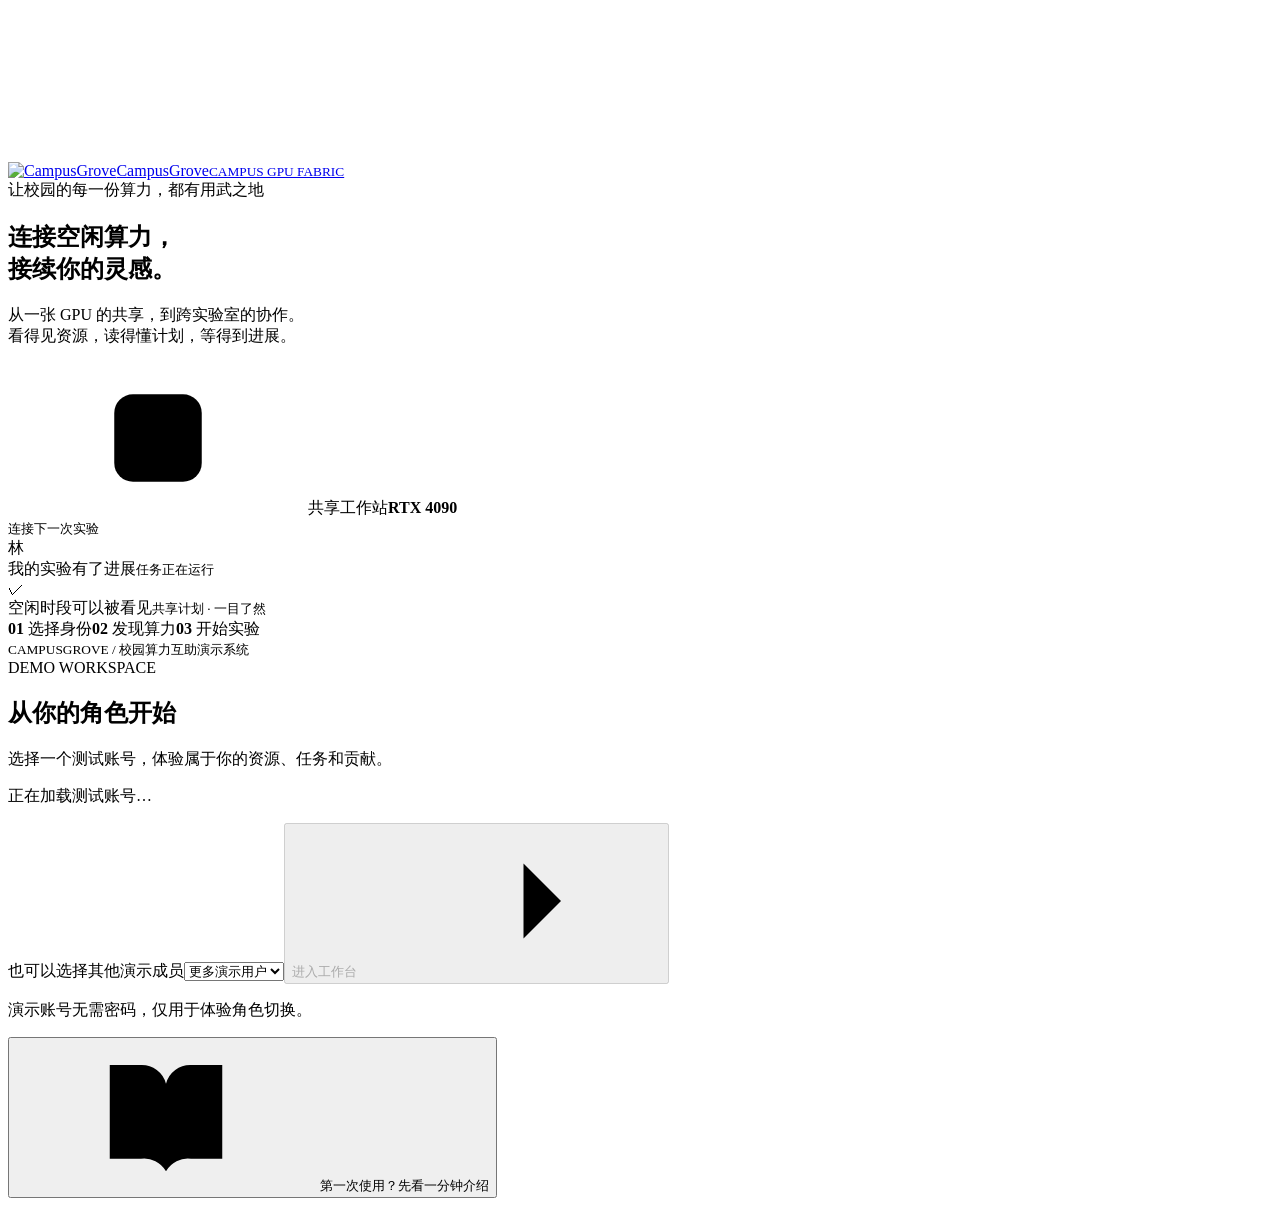
==== commit 996e8831: "feat: rebrand to CampusGrove, add logo/favicon, theme tweaks and macOS launcher" ====
--- a/app/static/index.html
+++ b/app/static/index.html
@@ -3,9 +3,10 @@
 <head>
   <meta charset="utf-8">
   <meta name="viewport" content="width=device-width,initial-scale=1">
-  <meta name="description" content="Aurora 校园 GPU 互助工作台：发现算力、了解卡主计划、追踪任务与贡献。">
-  <title>Aurora · 校园算力互助</title>
+  <meta name="description" content="CampusGrove 校园 GPU 互助工作台：发现算力、了解卡主计划、追踪任务与贡献。">
+  <title>CampusGrove · 校园算力互助</title>
   <link rel="stylesheet" href="/static/workspace.css">
+  <link rel="icon" type="image/png" href="/static/logo-mark.png">
 </head>
 <body>
 <svg class="icon-definitions" aria-hidden="true"><defs>
@@ -23,18 +24,18 @@
 
 <section id="loginScreen" class="login-screen" aria-label="选择演示账号">
   <div class="login-story">
-    <a class="brand light" href="#login"><span class="brand-mark">a</span><span>Aurora<small>CAMPUS GPU FABRIC</small></span></a>
+    <a class="brand light" href="#login"><span class="brand-mark"><img src="/static/logo-mark.png" alt="CampusGrove"></span><span>CampusGrove<small>CAMPUS GPU FABRIC</small></span></a>
     <div class="story-content"><span class="eyebrow">让校园的每一份算力，都有用武之地</span><h1>连接空闲算力，<br>接续你的灵感<span>。</span></h1><p>从一张 GPU 的共享，到跨实验室的协作。<br>看得见资源，读得懂计划，等得到进展。</p>
       <div class="login-illustration" aria-hidden="true"><div class="illustration-line"></div><div class="illustration-gpu"><svg class="icon"><use href="#i-gpu"/></svg><span>共享工作站</span><b>RTX 4090</b><div class="illustration-bars"><i></i><i></i><i></i><i></i><i></i><i></i><i></i></div><small><i class="status-dot"></i> 连接下一次实验</small></div><div class="floating-note note-one"><span class="mini-avatar">林</span><div>我的实验有了进展<small>任务正在运行</small></div></div><div class="floating-note note-two"><span class="mini-check">✓</span><div>空闲时段可以被看见<small>共享计划 · 一目了然</small></div></div></div>
       <div class="story-steps"><span><b>01</b> 选择身份</span><span><b>02</b> 发现算力</span><span><b>03</b> 开始实验</span></div>
-    </div><small class="login-footnote">AURORA / 校园算力互助演示系统</small>
+    </div><small class="login-footnote">CAMPUSGROVE / 校园算力互助演示系统</small>
   </div>
   <div class="login-panel"><div class="login-inner"><span class="pill teal">DEMO WORKSPACE</span><h2>从你的角色开始</h2><p class="muted">选择一个测试账号，体验属于你的资源、任务和贡献。</p><div id="accountChoices" class="account-choices"><p class="empty-state">正在加载测试账号…</p></div><label class="field other-account">也可以选择其他演示成员<select id="otherAccount"><option value="">更多演示用户</option></select></label><button id="enterWorkspace" class="button primary login-enter" disabled>进入工作台 <svg class="icon"><use href="#i-arrow"/></svg></button><p id="loginMessage" class="login-message">演示账号无需密码，仅用于体验角色切换。</p><button class="text-button login-help" id="loginGuide"><svg class="icon"><use href="#i-book"/></svg> 第一次使用？先看一分钟介绍</button></div></div>
 </section>
 
 <div id="appShell" class="app-shell" hidden>
   <aside class="sidebar">
-    <a class="brand" href="#overview"><span class="brand-mark">a</span><span>Aurora<small>校园算力互助</small></span></a>
+    <a class="brand" href="#overview"><span class="brand-mark"><img src="/static/logo-mark.png" alt="CampusGrove"></span><span>CampusGrove<small>校园算力互助</small></span></a>
     <div class="workspace-label">我的算力空间 <span class="pill subtle">DEMO</span></div>
     <nav id="nav" aria-label="主导航">
       <details class="nav-group" data-group="discover" open><summary><svg class="icon"><use href="#i-grid"/></svg>发现算力<span class="chevron">⌄</span></summary><div class="nav-children"><button class="nav-item active" data-route="overview">算力广场</button><button class="nav-item" data-route="submit">提交实验</button><button class="nav-item" data-route="queues">队列与预测</button></div></details>
@@ -42,10 +43,10 @@
       <details class="nav-group" data-group="collaborate"><summary><svg class="icon"><use href="#i-users"/></svg>协作与贡献<span class="chevron">⌄</span></summary><div class="nav-children"><button class="nav-item" data-route="groups">资源小组</button><button class="nav-item" data-route="approvals">共享审批 <span id="approvalCount" class="count-badge">0</span></button><button class="nav-item" data-route="mount">贡献资源</button></div></details>
       <details class="nav-group" data-group="help"><summary><svg class="icon"><use href="#i-book"/></svg>帮助与记录<span class="chevron">⌄</span></summary><div class="nav-children"><button class="nav-item" data-route="guide">使用指南</button><button class="nav-item" data-route="timeline">事件记录</button></div></details>
     </nav>
-    <div class="sidebar-bottom"><button class="help-shortcut" data-route="guide"><span>第一次来？</span><b>了解 Aurora 的使用方式 ↗</b></button><div class="connection"><i id="connectionDot" class="status-dot"></i><span id="connectionStatus">连接中</span></div><button id="switchAccount" class="sidebar-account"><span class="avatar" id="sidebarAvatar">林</span><span><b id="sidebarUser">演示用户</b><small id="sidebarRole">选择身份开始</small></span><span class="switch-icon">↔</span></button></div>
+    <div class="sidebar-bottom"><button class="help-shortcut" data-route="guide"><span>第一次来？</span><b>了解 CampusGrove 的使用方式 ↗</b></button><div class="connection"><i id="connectionDot" class="status-dot"></i><span id="connectionStatus">连接中</span></div><button id="switchAccount" class="sidebar-account"><span class="avatar" id="sidebarAvatar">林</span><span><b id="sidebarUser">演示用户</b><small id="sidebarRole">选择身份开始</small></span><span class="switch-icon">↔</span></button></div>
   </aside>
   <main class="main">
-    <header class="topbar"><div><div class="breadcrumb"><span>Aurora 工作空间</span><span>/</span><span id="breadcrumbGroup">发现算力</span></div><h1 id="pageTitle">算力广场</h1></div><div class="top-actions"><span class="snapshot-clock"><i class="status-dot"></i><span id="logicalTime">同步中</span></span><button class="button secondary" data-route="guide"><svg class="icon"><use href="#i-book"/></svg><span>使用指南</span></button><button class="button primary" data-route="submit">＋ 新建实验</button><button class="avatar top-avatar" id="profileShortcut" aria-label="查看个人画像">林</button></div></header>
+    <header class="topbar"><div><div class="breadcrumb"><span>CampusGrove 工作空间</span><span>/</span><span id="breadcrumbGroup">发现算力</span></div><h1 id="pageTitle">算力广场</h1></div><div class="top-actions"><span class="snapshot-clock"><i class="status-dot"></i><span id="logicalTime">同步中</span></span><button class="button secondary" data-route="guide"><svg class="icon"><use href="#i-book"/></svg><span>使用指南</span></button><button class="button primary" data-route="submit">＋ 新建实验</button><button class="avatar top-avatar" id="profileShortcut" aria-label="查看个人画像">林</button></div></header>
     <div id="serviceNotice" class="notice warning" hidden></div>
     <div id="toast" class="toast" role="status" aria-live="polite"></div>
 
@@ -69,13 +70,13 @@
     <section class="page" data-page="mount"><div class="contribution-intro panel"><span class="pill teal">成为算力贡献者</span><h2>你的空闲时段，<br>可以接住别人的灵感。</h2><p class="muted">资源属于你。你可以声明共享时段、审核申请，并保留收回资源的权利。</p><div class="guide-steps"><article><span>01</span><h3>登记你的工作站</h3><p>确认 GPU 型号、显存与归属。</p></article><article><span>02</span><h3>声明共享时段</h3><p>把自用计划和可共享窗口说清楚。</p></article><article><span>03</span><h3>确认借用申请</h3><p>查看任务，再决定是否授权。</p></article></div><div id="myContribution"></div><div class="notice info">当前 Demo 使用内置模拟资源，尚未接入真实 Agent 或服务器注册。你可以先查看自己的资源详情与共享计划。</div><button class="button primary" data-route="profile">查看我的资源与计划 ↗</button></div></section>
     <section class="page" data-page="timeline"><div class="section-heading"><div><h2>发生了什么，为什么发生</h2><p>现场操作与历史样本分开标注，方便你回看实验过程。</p></div><button id="refreshEvents" class="button secondary">刷新记录</button></div><div id="timelineList" class="timeline panel"></div></section>
 
-    <section class="page" data-page="guide"><div class="guide-hero"><span class="pill teal">START HERE</span><h2>一分钟，读懂 Aurora。</h2><p>它把学校、实验室和个人的 GPU 连接起来，让你找到可用算力，<br>也让你把闲置时段分享给别人。</p></div><div id="guideRoles" class="segmented"><button class="active" data-guide-role="borrower">我想借用算力</button><button data-guide-role="provider">我想贡献 GPU</button><button data-guide-role="collaborator">我想了解小组协作</button></div><div id="guideFlow" class="guide-steps"></div><div id="guideAction" class="guide-action"></div><div class="guide-columns"><article class="panel"><h3>你在页面上看到的状态</h3><div class="state-flow"><span class="pill amber">排队中</span><span>→</span><span class="pill blue">已分配</span><span>→</span><span class="pill teal">运行中</span><span>→</span><span class="pill subtle">已释放</span></div><p>排队还没有占卡；分配成功才开始计算租约。租约到期时间与任务完成时间不同。</p><p>私有卡还会多一步「卡主审批」。批准后，由申请人确认提交。</p></article><article class="panel"><h3>几件容易混淆的事</h3><details><summary>公共卡和私有卡有什么区别？</summary><p>公共卡按当前策略申请；个人私有卡保留卡主授权。组内实验室公共卡与个人私有卡分别展示归属。</p></details><details><summary>详情里的曲线，代表什么？</summary><p>项目曲线来自预制演示计划；可共享时段按卡主声明和现有租约推算。它们不是实际 GPU 监控，也不保证资源一定可用。</p></details><details><summary>贡献收益如何查看？</summary><p>个人画像显示该账号的历史收支和拥有的 GPU；收支页可展开查看资源来源与平台分配。历史汇总不会随现场新任务自动结算。</p></details></article></div><article class="panel demo-boundaries"><h3>这次 Demo，可以怎样体验</h3><p>选择账号 → 查看卡主计划 → 预估方案 → 申请资源 → 在「我的任务」里查看状态。私有卡需切换到对应卡主审批，再切回申请人提交。</p><p class="muted">小组创建 / 权限、自动派发和完整 TTL 自动释放尚未完成；不会在界面上当成已实现功能。</p><details><summary>演示控制与数据说明</summary><label class="field">测试时钟密钥<input id="testKey" type="password" value="campus-test-key" autocomplete="off"></label><button id="advanceClock" class="button secondary">将演示时钟推进 5 分钟</button><p class="fine-print">默认数据为 12 个节点 / 34 张 GPU。全部数据由项目内代码合成，无需 Excel；执行 python -m tools.build_demo_seed 可重新生成。重启会恢复场景。测试密钥与模型 API key 不同。</p><button id="logoutButton" class="text-button">退出当前体验，回到账号选择</button></details></article></section>
-    <footer class="page-footer"><span>Aurora · 让算力互助自然发生</span><span>校园算力演示 / 数据与预测已分开标注</span></footer>
+    <section class="page" data-page="guide"><div class="guide-hero"><span class="pill teal">START HERE</span><h2>一分钟，读懂 CampusGrove。</h2><p>它把学校、实验室和个人的 GPU 连接起来，让你找到可用算力，<br>也让你把闲置时段分享给别人。</p></div><div id="guideRoles" class="segmented"><button class="active" data-guide-role="borrower">我想借用算力</button><button data-guide-role="provider">我想贡献 GPU</button><button data-guide-role="collaborator">我想了解小组协作</button></div><div id="guideFlow" class="guide-steps"></div><div id="guideAction" class="guide-action"></div><div class="guide-columns"><article class="panel"><h3>你在页面上看到的状态</h3><div class="state-flow"><span class="pill amber">排队中</span><span>→</span><span class="pill blue">已分配</span><span>→</span><span class="pill teal">运行中</span><span>→</span><span class="pill subtle">已释放</span></div><p>排队还没有占卡；分配成功才开始计算租约。租约到期时间与任务完成时间不同。</p><p>私有卡还会多一步「卡主审批」。批准后，由申请人确认提交。</p></article><article class="panel"><h3>几件容易混淆的事</h3><details><summary>公共卡和私有卡有什么区别？</summary><p>公共卡按当前策略申请；个人私有卡保留卡主授权。组内实验室公共卡与个人私有卡分别展示归属。</p></details><details><summary>详情里的曲线，代表什么？</summary><p>项目曲线来自预制演示计划；可共享时段按卡主声明和现有租约推算。它们不是实际 GPU 监控，也不保证资源一定可用。</p></details><details><summary>贡献收益如何查看？</summary><p>个人画像显示该账号的历史收支和拥有的 GPU；收支页可展开查看资源来源与平台分配。历史汇总不会随现场新任务自动结算。</p></details></article></div><article class="panel demo-boundaries"><h3>这次 Demo，可以怎样体验</h3><p>选择账号 → 查看卡主计划 → 预估方案 → 申请资源 → 在「我的任务」里查看状态。私有卡需切换到对应卡主审批，再切回申请人提交。</p><p class="muted">小组创建 / 权限、自动派发和完整 TTL 自动释放尚未完成；不会在界面上当成已实现功能。</p><details><summary>演示控制与数据说明</summary><label class="field">测试时钟密钥<input id="testKey" type="password" value="campus-test-key" autocomplete="off"></label><button id="advanceClock" class="button secondary">将演示时钟推进 5 分钟</button><p class="fine-print">默认数据为 12 个节点 / 34 张 GPU。全部数据由项目内代码合成，无需 Excel；执行 python -m tools.build_demo_seed 可重新生成。重启会恢复场景。测试密钥与模型 API key 不同。</p><button id="logoutButton" class="text-button">退出当前体验，回到账号选择</button></details></article></section>
+    <footer class="page-footer"><span>CampusGrove · 让算力互助自然发生</span><span>校园算力演示 / 数据与预测已分开标注</span></footer>
   </main>
 </div>
 
 <dialog id="resourceDialog" class="resource-dialog" aria-labelledby="resourceDialogTitle"><div class="dialog-header"><div><span class="eyebrow">RESOURCE INSIGHT</span><h2 id="resourceDialogTitle">GPU 资源详情</h2></div><button class="icon-button" id="closeResource" aria-label="关闭资源详情"><svg class="icon"><use href="#i-close"/></svg></button></div><div id="resourceDetail"></div></dialog>
-<dialog id="introDialog" class="intro-dialog" aria-labelledby="introTitle"><button class="icon-button intro-close" id="closeIntro" aria-label="关闭介绍"><svg class="icon"><use href="#i-close"/></svg></button><span class="pill teal">你好，欢迎来到 Aurora</span><h2 id="introTitle">把算力借来，<br>也把空闲分享出去。</h2><p>借用者找到 GPU 并提交任务；贡献者声明计划、审核私有资源申请。每个人都能看到自己的任务和贡献。</p><ol class="intro-list"><li><b>选一个身份</b><span>测试账号无需密码，可以随时切换。</span></li><li><b>点开一张资源卡</b><span>看型号、归属、卡主项目进度与共享时段。</span></li><li><b>预估，再申请</b><span>比较四种方案，在「我的任务」里追踪进展。</span></li></ol><button id="introContinue" class="button primary">明白了，选择账号开始 ↗</button></dialog>
+<dialog id="introDialog" class="intro-dialog" aria-labelledby="introTitle"><button class="icon-button intro-close" id="closeIntro" aria-label="关闭介绍"><svg class="icon"><use href="#i-close"/></svg></button><span class="pill teal">你好，欢迎来到 CampusGrove</span><h2 id="introTitle">把算力借来，<br>也把空闲分享出去。</h2><p>借用者找到 GPU 并提交任务；贡献者声明计划、审核私有资源申请。每个人都能看到自己的任务和贡献。</p><ol class="intro-list"><li><b>选一个身份</b><span>测试账号无需密码，可以随时切换。</span></li><li><b>点开一张资源卡</b><span>看型号、归属、卡主项目进度与共享时段。</span></li><li><b>预估，再申请</b><span>比较四种方案，在「我的任务」里追踪进展。</span></li></ol><button id="introContinue" class="button primary">明白了，选择账号开始 ↗</button></dialog>
 <div id="chartTooltip" class="chart-tooltip" role="status" hidden></div>
 <script src="/static/workspace.js" defer></script>
 </body>
